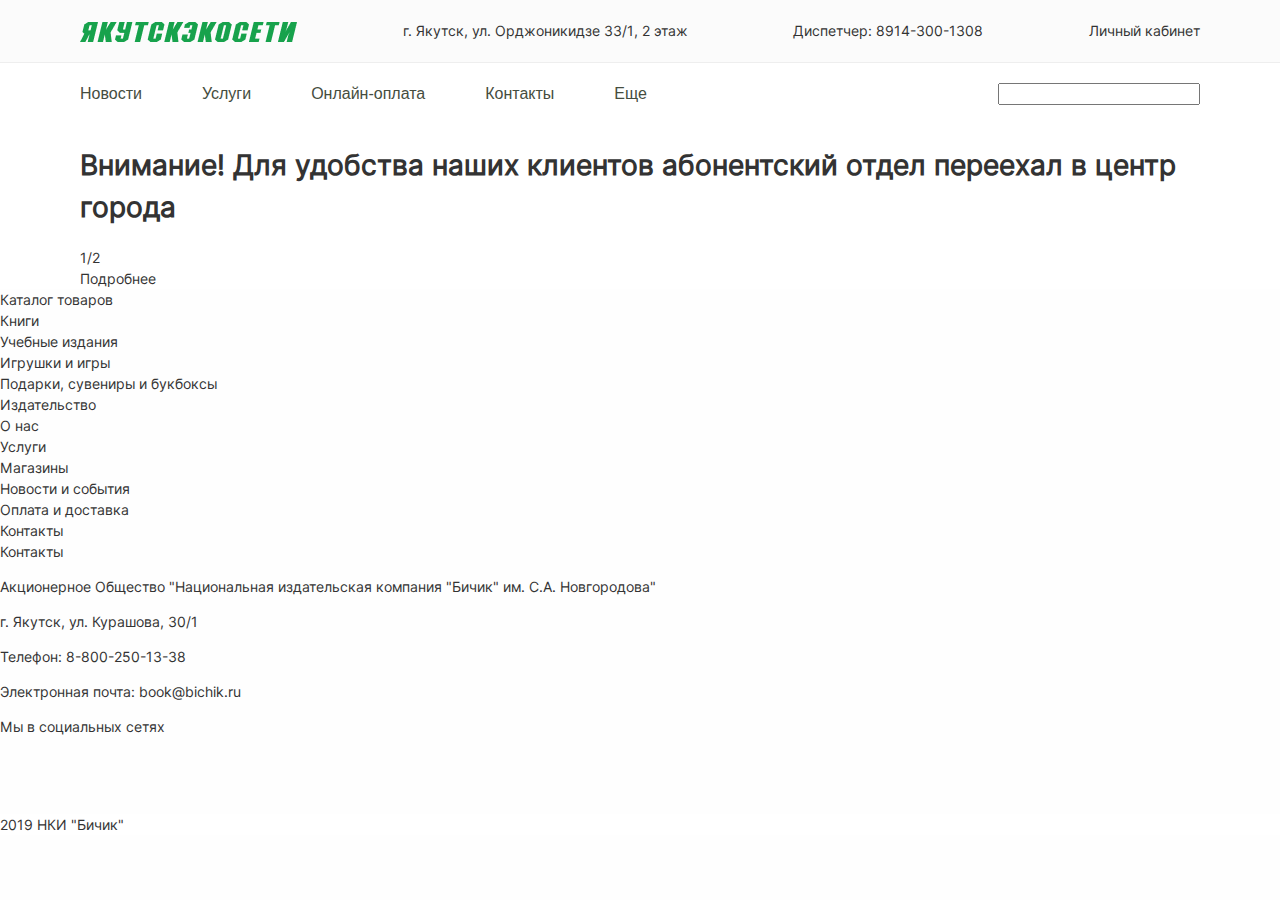
==== index.html @ cffc9ea0 "first" ====
<!DOCTYPE html>
<html lang="ru" dir="ltr">

<head>
	<meta charset="utf-8">
	<title>Якутскэкосети</title>
	<link href="https://fonts.googleapis.com/css?family=PT+Sans:400,700|Playfair+Display:400,700&display=swap&subset=cyrillic" rel="stylesheet">
	<link rel="stylesheet" href="vendor/foundation/css/foundation.css">
	<link rel="stylesheet" href="vendor/foundation/css/app.css">
	<link rel="stylesheet" type="text/css" href="vendor/slick/slick.css" />
	<link rel="stylesheet" href="style.css">
</head>

<body>
	<div class="wrap">
		<div class="header">
			<div class="header__top">
				<div class="header__top_content container">
					<div class="header__top_logo">
						<a href="#"><img src="img/logo.png" alt="Якутскэкосети"></a>
					</div>
					<div class="header_top_adress">
						<div class="header_top_adress_img"></div>
						<span>г. Якутск, ул. Орджоникидзе 33/1, 2 этаж</span>
					</div>
					<div class="header_top_phone">
						<div class="header_top_phone_img"></div>
						<span>Диспетчер: 8914-300-1308</span>
						<div class="header_top_phone_dropdown">

						</div>
					</div>
					<div class="header_top_account">
						<a href="#">
							<div class="header_top_account_img"></div>
							<span>Личный кабинет</span>
						</a>
					</div>
				</div>
			</div>
			<div class="header__bottom">
				<div class="header__bottom_content container">
					<div class="header__bottom_menu">
						<ul>
							<li><a href="">Новости</a></li>
							<li><a class="dropdown" href="">Услуги</a></li>
							<li><a href="">Онлайн-оплата</a></li>
							<li><a href="">Контакты</a></li>
							<li><a class="dropdown" href="">Еще</a></li>
						</ul>
					</div>
					<div class="header__bottom_search">
						<form class="header__search_form" action="index.html" method="post">
							<input type="text" name="" value="">
						</form>
					</div>
				</div>
			</div>
		</div>

		<div class="slider">
			<div class="container">
				<div class="slider__content">
					<div class="slider__content_title">
						<h1>Внимание! Для удобства наших клиентов абонентский отдел переехал в центр города</h1>
					</div>
					<div class="slider__content_url">
						<div class="slider__content_url__count">
							<span>1/2</span>
						</div>
						<div class="slider__content_url__arrow">
							<a class="slider__arrow_left" href="#"></a>
							<a class="slider__arrow_left active" href="#"></a>
						</div>
					</div>
					<div class="slider__content_nav">
						<a href="#">Подробнее</a>
					</div>
				</div>
			</div>
		</div>

		<div class="footer">
			<div class="footer_top">
				<div class="footer_container">
					<div class="footer_inner accordion" data-responsive-accordion-tabs="accordion small-accordion">
						<div class="footer_block" data-accordion-item>
							<a class="footer_block_title">Каталог товаров</a>
							<div class="footer_block_content" data-tab-content>
								<ul>
									<li><a href="#">Книги</a></li>
									<li><a href="#">Учебные издания</a></li>
									<li><a href="#">Игрушки и игры</a></li>
									<li><a href="#">Подарки, сувениры и букбоксы</a></li>
								</ul>
							</div>
						</div>
						<div class="footer_block" data-accordion-item>
							<a class="footer_block_title">Издательство</a>
							<div class="footer_block_content" data-tab-content>
								<ul>
									<li><a href="#">О нас</a></li>
									<li><a href="#">Услуги</a></li>
									<li><a href="#">Магазины</a></li>
									<li><a href="#">Новости и события</a></li>
									<li><a href="#">Оплата и доставка</a></li>
									<li><a href="#">Контакты</a></li>
								</ul>
							</div>
						</div>
						<div class="footer_block is-active" data-accordion-item>
							<a class="footer_block_title">Контакты</a>
							<div class="footer_block_content" data-tab-content>
								<div class="footer_text">
									<p>Акционерное Общество "Национальная издательская компания "Бичик" им. С.А. Новгородова"</p>
									<p>г. Якутск, ул. Курашова, 30/1</p>
									<p>Телефон: 8-800-250-13-38</p>
									<p>Электронная почта: <a href="mailto:book@bichik.ru">book@bichik.ru</a></p>
								</div>
								<div class="footer_soc">
									<p>Мы в социальных сетях</p>
									<ul>
										<li><a href="#"><img src="img/vk.svg" alt=""></a></li>
										<li><a href="#"><img src="img/instagram.svg" alt=""></a></li>
										<li><a href="#"><img src="img/youtube.svg" alt=""></a></li>
									</ul>
								</div>
							</div>
						</div>
					</div>
				</div>
			</div>
			<div class="footer_bottom">
				<div class="footer_container">
					<span>2019 НКИ "Бичик"</span>
				</div>
			</div>
		</div>
	</div>
</body>

<script src="vendor/foundation/js/vendor/jquery.js"></script>
<script src="vendor/foundation/js/vendor/what-input.js"></script>
<script src="vendor/foundation/js/vendor/foundation.js"></script>
<script src="vendor/foundation/js/app.js"></script>
<script type="text/javascript" src="vendor/slick/slick.min.js"></script>
<script src="main.js"></script>
<script type="text/javascript">
	$(window).on('load resize', function() {
		if ($(window).width() < 1400) {
			$('.box_content').slick({
				arrows: false,
				fade: false,
				prevArrow: $('.left_slide'),
				nextArrow: $('.right_slide'),
				slidesToShow: 5,
				slidesToScroll: 5,
				swipeToSlide: true,
				cssEase: 'linear',
				responsive: [{
						breakpoint: 1200,
						settings: {
							slidesToShow: 4,
						}
					},
					{
						breakpoint: 920,
						settings: {
							slidesToShow: 3,
						}
					},
					{
						breakpoint: 768,
						settings: {
							slidesToShow: 2,
						}
					},
					{
						breakpoint: 532,
						settings: {
							slidesToShow: 1,
						}
					}
				]
			});
		} else {
			$(".box_content").slick("unslick");
		}

		if ($(window).width() < 768) {
			$('.box_best_inner').slick({
				arrows: false,
				fade: false,
				prevArrow: $('.left_slide'),
				nextArrow: $('.right_slide'),
				slidesToShow: 2,
				slidesToScroll: 5,
				swipeToSlide: true,
				cssEase: 'linear',
				responsive: [{
						breakpoint: 768,
						settings: {
							slidesToShow: 2,
						}
					},
					{
						breakpoint: 532,
						settings: {
							slidesToShow: 1,
						}
					}
				]
			});
		} else {
			$(".box_best_inner").slick("unslick");
		}
	});
</script>

</html>
---- style.css ----
@font-face {
	font-family: 'Inter';
	src: url('vendor/fonts/Inter-Regular.otf');
	font-weight: normal;
	font-style: normal;
}
* {
	box-sizing: border-box;
}
body {
	font-family: "Inter", sans-serif;
	font-size: 14px;
	color: #333333;
	position: relative;
	padding: 0;
	margin: 0;
}
a {
	text-decoration: none;
	color: #333333;
}
a:hover {
	text-decoration: underline;
}
ol,
ul {
	list-style-type: none;
	padding: 0;
	margin: 0;
}
input::placeholder {
	font-size: 14px;
	text-align: center;
	color: #333;
}
.wrap {
	background: #fff;
}
.container {
	max-width: 1120px;
	width: 100%;
	margin: 0 auto;
}
/* header */
.header__top {
	background-color: #FBFBFB;
	border-bottom: 1px solid #EEEEEE;
	padding: 20px 0;
}
.header__top_content {
	display: flex;
	flex-direction: row;
	justify-content: space-between;
}
.header__bottom_content {
	display: flex;
	flex-direction: row;
	justify-content: space-between;
}
.header__bottom_menu ul {
	display: flex;
	flex-direction: row;
}
.header__bottom_menu ul li {
	padding-right: 60px;
}
.header__bottom_menu ul li a {
	font-family: "Scania Sans CY", sans-serif;
	font-size: 16px;
	line-height: 19px;
	color: #454D40;
}
.header__bottom {
	background-color: #fff;
	padding: 20px 0;
}

@media (max-width: 532px) {

}
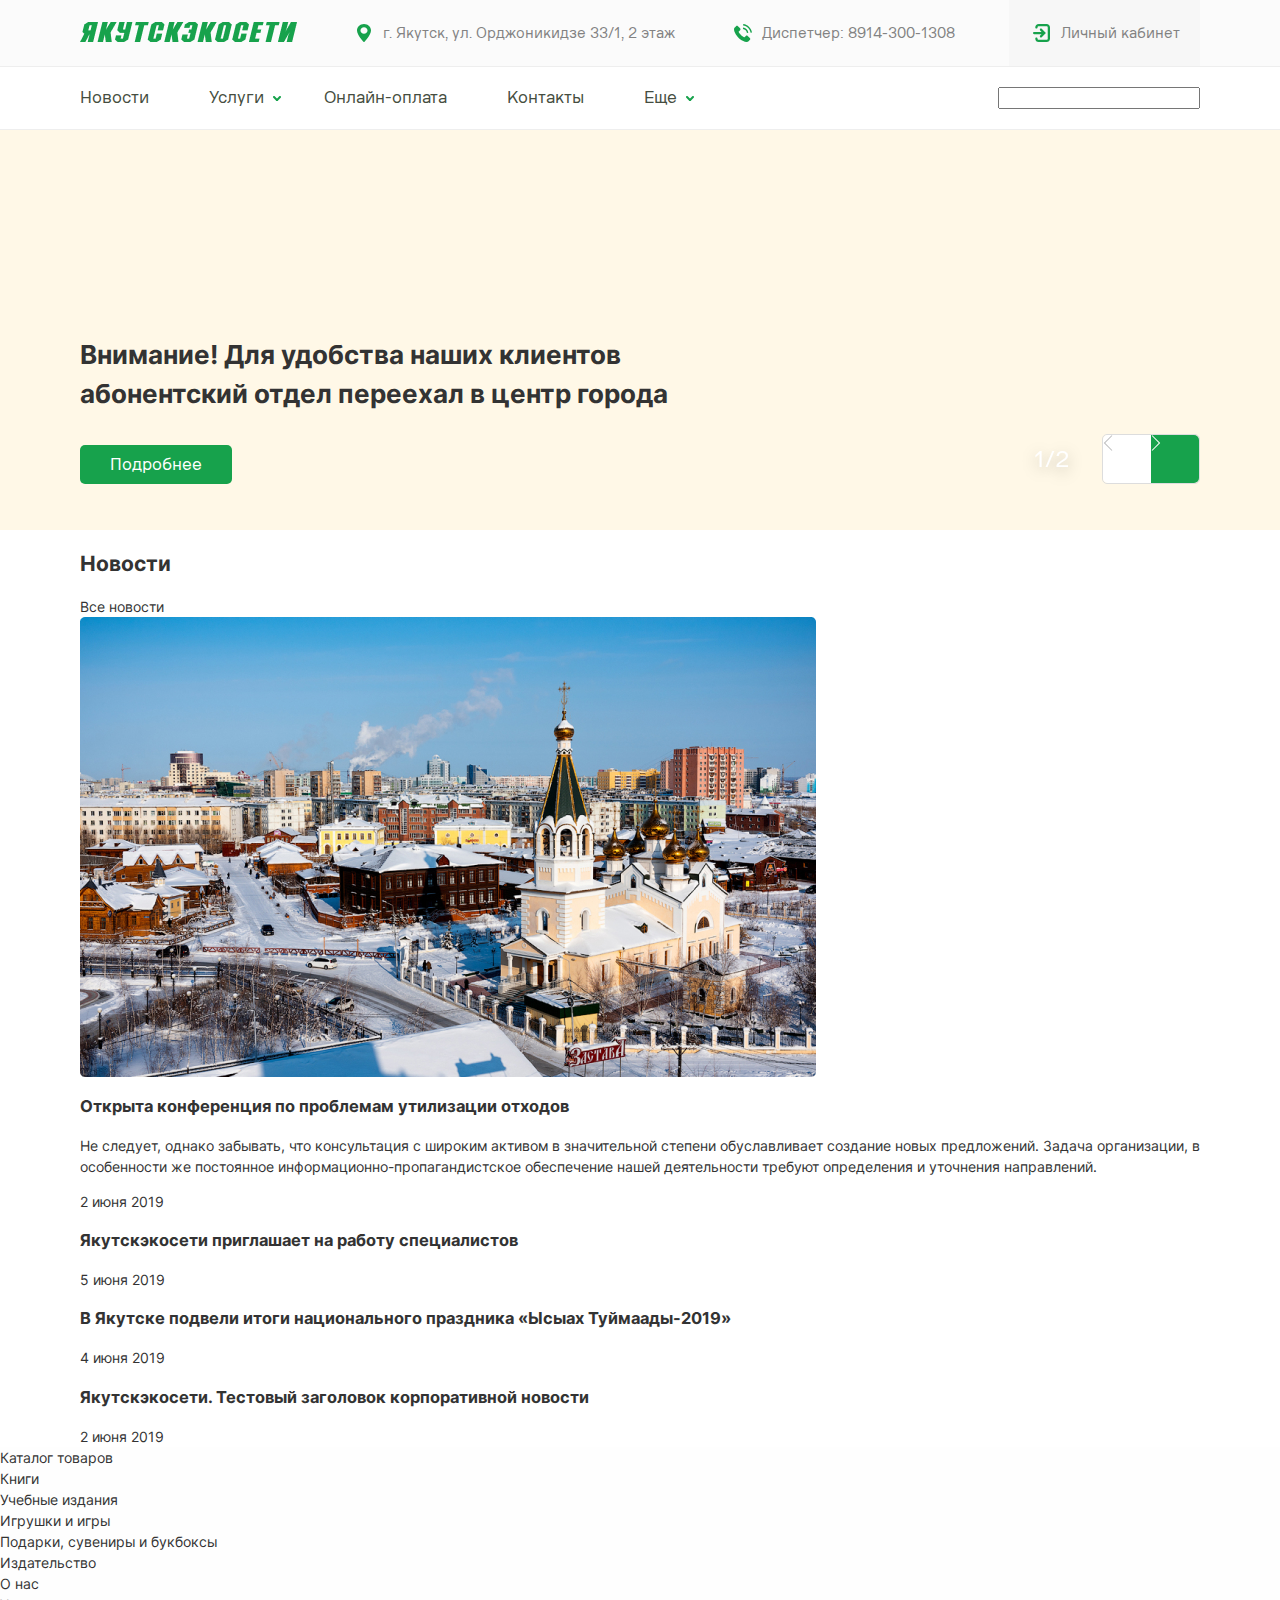
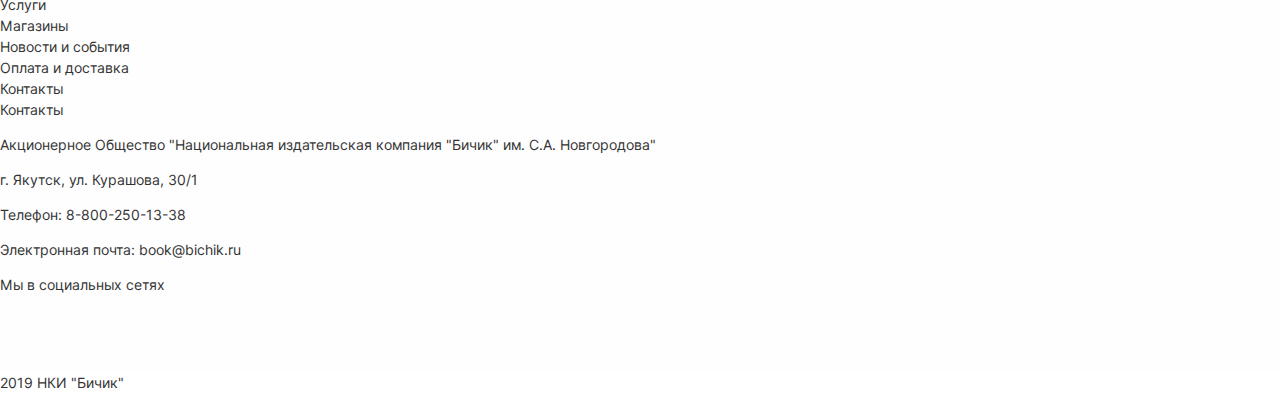
==== commit 6f8b6616: "фыв" ====
--- a/index.html
+++ b/index.html
@@ -14,18 +14,18 @@
 <body>
 	<div class="wrap">
 		<div class="header">
-			<div class="header__top">
-				<div class="header__top_content container">
-					<div class="header__top_logo">
+			<div class="header_top">
+				<div class="header_top_content container">
+					<div class="header_top_logo">
 						<a href="#"><img src="img/logo.png" alt="Якутскэкосети"></a>
 					</div>
 					<div class="header_top_adress">
 						<div class="header_top_adress_img"></div>
-						<span>г. Якутск, ул. Орджоникидзе 33/1, 2 этаж</span>
+						<span class="header_top_text">г. Якутск, ул. Орджоникидзе 33/1, 2 этаж</span>
 					</div>
 					<div class="header_top_phone">
 						<div class="header_top_phone_img"></div>
-						<span>Диспетчер: 8914-300-1308</span>
+						<span class="header_top_text">Диспетчер: 8914-300-1308</span>
 						<div class="header_top_phone_dropdown">
 
 						</div>
@@ -33,14 +33,14 @@
 					<div class="header_top_account">
 						<a href="#">
 							<div class="header_top_account_img"></div>
-							<span>Личный кабинет</span>
+							<span class="header_top_text">Личный кабинет</span>
 						</a>
 					</div>
 				</div>
 			</div>
-			<div class="header__bottom">
-				<div class="header__bottom_content container">
-					<div class="header__bottom_menu">
+			<div class="header_bottom">
+				<div class="header_bottom_content container">
+					<div class="header_bottom_menu">
 						<ul>
 							<li><a href="">Новости</a></li>
 							<li><a class="dropdown" href="">Услуги</a></li>
@@ -49,8 +49,8 @@
 							<li><a class="dropdown" href="">Еще</a></li>
 						</ul>
 					</div>
-					<div class="header__bottom_search">
-						<form class="header__search_form" action="index.html" method="post">
+					<div class="header_bottom_search">
+						<form class="header_search_form" action="index.html" method="post">
 							<input type="text" name="" value="">
 						</form>
 					</div>
@@ -59,22 +59,92 @@
 		</div>
 
 		<div class="slider">
+			<div class="slider_inner">
+				<div class="slider_content">
+					<div class="slider_content_block container">
+						<div class="slider_content_title">
+							<h1>Внимание! Для удобства наших клиентов абонентский отдел переехал в центр города</h1>
+						</div>
+
+						<div class="slider_content_nav">
+							<a href="#">Подробнее</a>
+						</div>
+					</div>
+				</div>
+
+				<div class="slider_content">
+					<div class="slider_content_block container">
+						<div class="slider_content_title">
+							<h1>Внимание! Для удобства наших клиентов абонентский отдел переехал в центр города</h1>
+						</div>
+						<div class="slider_content_nav">
+							<a href="#">Подробнее</a>
+						</div>
+					</div>
+				</div>
+			</div>
+			<div class="slider_nav_continer">
+				<div class="slider_content_url">
+					<div class="slider_content_url_count">
+						<span>1/2</span>
+					</div>
+					<div class="slider_content_url_arrow">
+						<a class="slider_arrow_left" href="#">
+							<img src="img/arrow_left.svg" alt="">
+						</a>
+						<a class="slider_arrow_right" href="#">
+							<img src="img/arrow_right.svg" alt="">
+						</a>
+					</div>
+				</div>
+			</div>
+		</div>
+
+		<div class="news">
 			<div class="container">
-				<div class="slider__content">
-					<div class="slider__content_title">
-						<h1>Внимание! Для удобства наших клиентов абонентский отдел переехал в центр города</h1>
-					</div>
-					<div class="slider__content_url">
-						<div class="slider__content_url__count">
-							<span>1/2</span>
-						</div>
-						<div class="slider__content_url__arrow">
-							<a class="slider__arrow_left" href="#"></a>
-							<a class="slider__arrow_left active" href="#"></a>
-						</div>
-					</div>
-					<div class="slider__content_nav">
-						<a href="#">Подробнее</a>
+				<div class="section_title">
+					<h2>Новости</h2>
+					<div class="section_line"></div>
+					<a href="#">Все новости</a>
+				</div>
+				<div class="news_inner">
+					<div class="big_news">
+						<div class="big_news_img">
+							<img src="img/big_news.jpg" alt="Открыта конференция по проблемам утилизации отходов">
+						</div>
+						<div class="news_content">
+							<h3>Открыта конференция по проблемам утилизации отходов</h3>
+							<div class="big_news_desc">
+								<p>Не следует, однако забывать, что консультация с широким активом в значительной степени обуславливает создание новых предложений. Задача организации, в особенности же постоянное информационно-пропагандистское обеспечение нашей деятельности требуют определения и уточнения направлений.</p>
+							</div>
+						</div>
+						<div class="news_date">
+							<span>2 июня 2019</span>
+						</div>
+					</div>
+					<div class="small_news">
+						<div class="news_content">
+							<h3>Якутскэкосети приглашает на работу специалистов</h3>
+						</div>
+						<div class="news_date">
+							<span>5 июня 2019</span>
+						</div>
+					</div>
+					<div class="small_news">
+						<div class="news_content">
+							<h3>В Якутске подвели итоги национального праздника «Ысыах Туймаады-2019»</h3>
+						</div>
+						<div class="news_date">
+							<span>4 июня 2019</span>
+						</div>
+					</div>
+					<div class="small_news">
+						<div class="news_content">
+							<h3>Якутскэкосети. Тестовый заголовок корпоративной новости</h3>
+						</div>
+						<div class="news_date">
+							<span>2 июня 2019</span>
+						</div>
 					</div>
 				</div>
 			</div>
@@ -146,74 +216,15 @@
 <script type="text/javascript" src="vendor/slick/slick.min.js"></script>
 <script src="main.js"></script>
 <script type="text/javascript">
-	$(window).on('load resize', function() {
-		if ($(window).width() < 1400) {
-			$('.box_content').slick({
-				arrows: false,
-				fade: false,
-				prevArrow: $('.left_slide'),
-				nextArrow: $('.right_slide'),
-				slidesToShow: 5,
-				slidesToScroll: 5,
-				swipeToSlide: true,
-				cssEase: 'linear',
-				responsive: [{
-						breakpoint: 1200,
-						settings: {
-							slidesToShow: 4,
-						}
-					},
-					{
-						breakpoint: 920,
-						settings: {
-							slidesToShow: 3,
-						}
-					},
-					{
-						breakpoint: 768,
-						settings: {
-							slidesToShow: 2,
-						}
-					},
-					{
-						breakpoint: 532,
-						settings: {
-							slidesToShow: 1,
-						}
-					}
-				]
-			});
-		} else {
-			$(".box_content").slick("unslick");
-		}
-
-		if ($(window).width() < 768) {
-			$('.box_best_inner').slick({
-				arrows: false,
-				fade: false,
-				prevArrow: $('.left_slide'),
-				nextArrow: $('.right_slide'),
-				slidesToShow: 2,
-				slidesToScroll: 5,
-				swipeToSlide: true,
-				cssEase: 'linear',
-				responsive: [{
-						breakpoint: 768,
-						settings: {
-							slidesToShow: 2,
-						}
-					},
-					{
-						breakpoint: 532,
-						settings: {
-							slidesToShow: 1,
-						}
-					}
-				]
-			});
-		} else {
-			$(".box_best_inner").slick("unslick");
-		}
+	$('.slider_inner').slick({
+		arrows: true,
+		fade: false,
+		infinite: false,
+		prevArrow: $('.slider_arrow_left'),
+		nextArrow: $('.slider_arrow_right'),
+		slidesToShow: 1,
+		slidesToScroll: 1,
+		swipeToSlide: true,
 	});
 </script>
 
--- a/style.css
+++ b/style.css
@@ -1,3 +1,24 @@
+@font-face {
+	font-family: 'Inter';
+	src: url('vendor/fonts/Inter-Regular.otf');
+	font-weight: normal;
+	font-style: normal;
+}
+@font-face {
+	font-family: 'Inter';
+	src: url('vendor/fonts/Inter-Bold.otf');
+	font-weight: bold;
+	font-style: normal;
+}
+@font-face {
+	font-family: 'Scania Sans CY';
+	src: url('vendor/fonts/ScaniaSansCY-Regular.eot');
+	src: url('vendor/fonts/ScaniaSansCY-Regular.eot?#iefix') format('embedded-opentype'),
+	url('vendor/fonts/ScaniaSansCY-Regular.woff') format('woff'),
+	url('vendor/fonts/ScaniaSansCY-Regular.ttf') format('truetype');
+	font-weight: normal;
+	font-style: normal;
+}
 @font-face {
 	font-family: 'Inter';
 	src: url('vendor/fonts/Inter-Regular.otf');
@@ -20,7 +41,10 @@
 	color: #333333;
 }
 a:hover {
-	text-decoration: underline;
+	text-decoration: none;
+}
+h1 {
+	margin: 0;
 }
 ol,
 ul {
@@ -42,39 +66,200 @@
 	margin: 0 auto;
 }
 /* header */
-.header__top {
+.header_top {
 	background-color: #FBFBFB;
 	border-bottom: 1px solid #EEEEEE;
+}
+.header_top_logo {
 	padding: 20px 0;
 }
-.header__top_content {
+.header_top_content {
 	display: flex;
 	flex-direction: row;
 	justify-content: space-between;
 }
-.header__bottom_content {
+.header_bottom_content {
 	display: flex;
 	flex-direction: row;
 	justify-content: space-between;
 }
-.header__bottom_menu ul {
-	display: flex;
-	flex-direction: row;
-}
-.header__bottom_menu ul li {
+.header_bottom_menu ul {
+	display: flex;
+	flex-direction: row;
+}
+.header_bottom_menu ul li {
 	padding-right: 60px;
 }
-.header__bottom_menu ul li a {
+.header_bottom_menu ul li a {
 	font-family: "Scania Sans CY", sans-serif;
 	font-size: 16px;
 	line-height: 19px;
 	color: #454D40;
-}
-.header__bottom {
+	position: relative;
+}
+.header_bottom_menu ul li a.dropdown::after {
+  position: absolute;
+  width: 8px;
+  height: 5px;
+  content: '';
+  right: -17px;
+  top: 8px;
+  background-image: url(img/header_bottom_bottom.svg);
+}
+.header_bottom {
 	background-color: #fff;
+	border-bottom: 1px solid #EEEEEE;
 	padding: 20px 0;
 }
+.header_top_adress, .header_top_phone {
+	display: flex;
+	flex-direction: row;
+	align-items: center;
+}
+.header_top_adress_img, .header_top_phone_img, .header_top_account_img {
+	width: 26px;
+	height: 26px;
+	background-repeat: no-repeat;
+}
+.header_top_adress_img {
+	background-image: url(img/header_top_location.svg);
+}
+.header_top_phone_img {
+	background-image: url(img/header_top_phone.svg);
+}
+.header_top_account_img {
+	background-image: url(img/header_top_login.svg);
+}
+.header_top_account a {
+	padding: 20px;
+	display: flex;
+	align-items: center;
+	background-color: #F7F7F7;
+}
+.header_top_text {
+	padding-left: 6px;
+	color: #828282;
+	font-size: 14px;
+	font-family: "Scania Sans CY", sans-serif;
+}
 
+/* slider */
+.slider {
+	position: relative;
+}
+.slider_content {
+	background-color: #FFF8E7;
+	height: 400px;
+	display: flex;
+	align-items: flex-end;
+}
+.slider_content_title {
+	max-width: 620px;
+}
+.slider_content_title h1 {
+	font-family: "Inter", sans-serif;
+	font-size: 26px;
+	font-weight: bold;
+	color: #333;
+	margin-bottom: 40px;
+}
+.slider_inner {
+	height: 400px;
+  visibility: hidden;
+  opacity: 0;
+  transition: visibility 0s linear 300ms, opacity 300ms;
+}
+.slider_inner.slick-initialized {
+  visibility: visible;
+  opacity: 1;
+  transition: visibility 0s linear 0s, opacity 300ms;
+}
+.slider_content_block {
+  display: flex;
+  flex-direction: column;
+  flex-wrap: wrap;
+  height: auto;
+  justify-content: space-around;
+  padding-bottom: 53px;
+}
+.slider_content_nav a {
+	background: #17A24C;
+	border-radius: 5px;
+	color: #fff;
+	font-size: 16px;
+	font-family: "Scania Sans CY", sans-serif;
+	padding: 10px 30px;
+}
+.slider_content_url {
+  position: absolute;
+  bottom: 46px;
+  right: 0;
+  display: flex;
+  flex-direction: row;
+}
+.slider_content_url_count {
+  padding-right: 32px;
+  display: flex;
+  align-items: center;
+}
+.slider_content_url_count span {
+	font-size: 22px;
+	font-family: "Scania Sans CY", sans-serif;
+	color: #FFFFFF;
+	text-shadow: 0px 4px 15px rgba(0, 0, 0, 0.35);
+}
+.slider_content_url_arrow {
+	display: flex;
+	flex-direction: row;
+	border: 1px solid #DDDDDD;
+	border-radius: 5px;
+}
+.slider_arrow_left {
+	width: 48px;
+	height: 48px;
+	border-radius: 5px 0 0 5px;
+	display: flex;
+	position: relative;
+}
+.slider_arrow_left img {
+  width: 10px;
+  height: 16px;
+  position: absolute;
+  left: 19px;
+  top: 16px;
+}
+.slider_arrow_right {
+	width: 48px;
+	height: 48px;
+	border-radius: 0 5px 5px 0;
+	display: flex;
+	position: relative;
+}
+.slider_arrow_right img {
+	width: 10px;
+	height: 16px;
+	position: absolute;
+	right: 19px;
+  top: 16px;
+}
+.slider_content_url_arrow .slick-arrow svg path {
+	fill: #fff;
+}
+.slider_content_url_arrow .slick-arrow.slick-disabled svg path {
+	fill: #BDBDBD;
+}
+.slider_content_url_arrow .slick-arrow.slick-disabled {
+	background-color: #fff;
+}
+.slider_content_url_arrow .slick-arrow {
+	background-color: #17A24C;
+}
+.slider_nav_continer {
+	max-width: 1120px;
+	width: 100%;
+	margin: 0 auto;
+	position: relative;
+}
 @media (max-width: 532px) {
 
 }
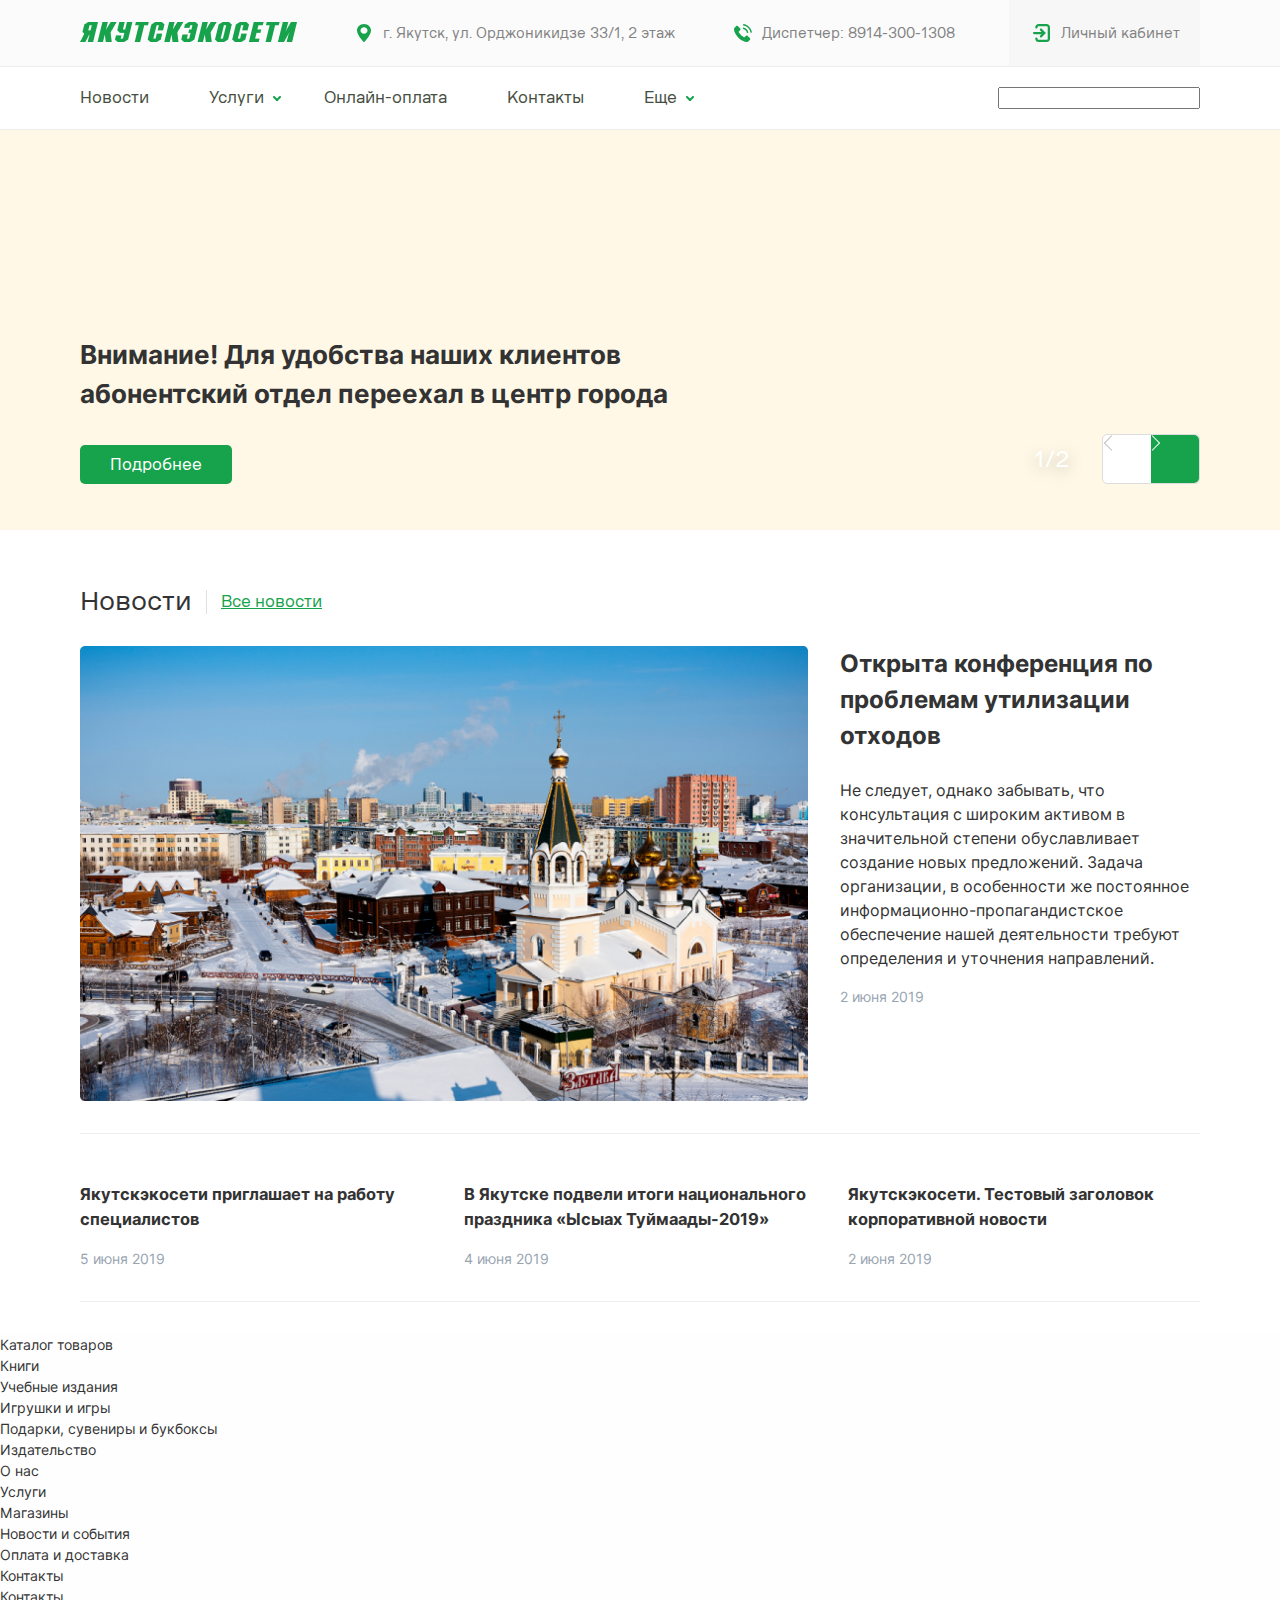
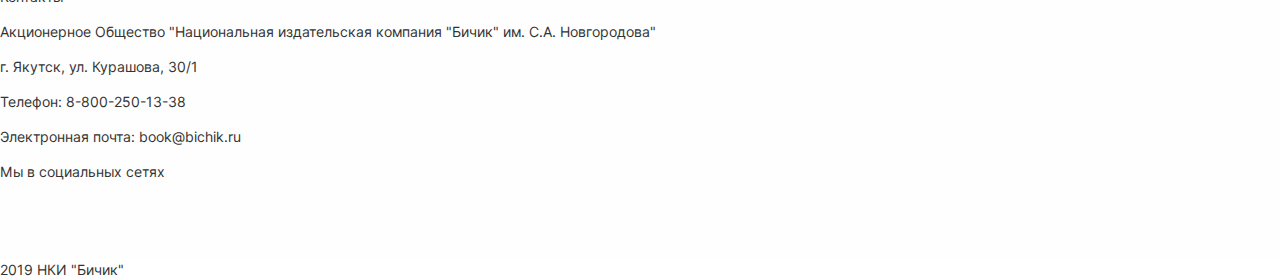
==== commit f6ad8bba: "asd" ====
--- a/index.html
+++ b/index.html
@@ -108,44 +108,59 @@
 					<a href="#">Все новости</a>
 				</div>
 				<div class="news_inner">
+
 					<div class="big_news">
 						<div class="big_news_img">
-							<img src="img/big_news.jpg" alt="Открыта конференция по проблемам утилизации отходов">
-						</div>
-						<div class="news_content">
-							<h3>Открыта конференция по проблемам утилизации отходов</h3>
+							<a href="#"><img src="img/big_news.jpg" alt="Открыта конференция по проблемам утилизации отходов"></a>
+						</div>
+						<div class="big_news_content">
+							<a href="#"><h3>Открыта конференция по проблемам утилизации отходов</h3></a>
 							<div class="big_news_desc">
 								<p>Не следует, однако забывать, что консультация с широким активом в значительной степени обуславливает создание новых предложений. Задача организации, в особенности же постоянное информационно-пропагандистское обеспечение нашей деятельности требуют определения и уточнения направлений.</p>
 							</div>
-						</div>
-						<div class="news_date">
-							<span>2 июня 2019</span>
-						</div>
-					</div>
+							<div class="news_date">
+								<span>2 июня 2019</span>
+							</div>
+						</div>
+					</div>
+
+					<div class="news_line"></div>
+
 					<div class="small_news">
-						<div class="news_content">
-							<h3>Якутскэкосети приглашает на работу специалистов</h3>
-						</div>
-						<div class="news_date">
-							<span>5 июня 2019</span>
-						</div>
-					</div>
+						<div class="small_news_inner">
+							<div class="news_content">
+								<a href="#"><h3>Якутскэкосети приглашает на работу специалистов</h3></a>
+							</div>
+							<div class="news_date">
+								<span>5 июня 2019</span>
+							</div>
+						</div>
+					</div>
+
 					<div class="small_news">
-						<div class="news_content">
-							<h3>В Якутске подвели итоги национального праздника «Ысыах Туймаады-2019»</h3>
-						</div>
-						<div class="news_date">
-							<span>4 июня 2019</span>
-						</div>
-					</div>
+						<div class="small_news_inner">
+							<div class="news_content">
+								<a href="#"><h3>В Якутске подвели итоги национального праздника «Ысыах Туймаады-2019»</h3></a>
+							</div>
+							<div class="news_date">
+								<span>4 июня 2019</span>
+							</div>
+						</div>
+					</div>
+
 					<div class="small_news">
-						<div class="news_content">
-							<h3>Якутскэкосети. Тестовый заголовок корпоративной новости</h3>
-						</div>
-						<div class="news_date">
-							<span>2 июня 2019</span>
-						</div>
-					</div>
+						<div class="small_news_inner">
+							<div class="news_content">
+								<a href="#"><h3>Якутскэкосети. Тестовый заголовок корпоративной новости</h3></a>
+							</div>
+							<div class="news_date">
+								<span>2 июня 2019</span>
+							</div>
+						</div>
+					</div>
+
+					<div class="news_line"></div>
+
 				</div>
 			</div>
 		</div>
--- a/style.css
+++ b/style.css
@@ -260,6 +260,97 @@
 	margin: 0 auto;
 	position: relative;
 }
+
+/* title */
+.section_title {
+	display: flex;
+	flex-direction: row;
+	padding-bottom: 32px;
+}
+.section_title h2 {
+	color: #333333;
+	font-family: "Scania Sans CY", sans-serif;
+	font-size: 26px;
+	line-height: 24px;
+	font-weight: normal;
+	margin: 0;
+}
+.section_title a {
+	font-family: "Scania Sans CY", sans-serif;
+	font-size: 16px;
+	line-height: 24px;
+	text-decoration-line: underline;
+	color: #17A24C;
+}
+.section_line {
+	content: '';
+	display: flex;
+	height: 24px;
+	width: 1px;
+	background-color: #DFDFDF;
+	margin-left: 14px;
+	margin-right: 14px;
+}
+/* news */
+.news {
+	padding-top: 60px;
+}
+.news_inner {
+	display: flex;
+	flex-direction: row;
+	flex-wrap: wrap;
+	margin-left: -16px;
+	margin-right: -16px;
+}
+.big_news {
+	width: 100%;
+	padding-left: 16px;
+	padding-right: 16px;
+	display: flex;
+	flex-direction: row;
+}
+.big_news_img {
+	width: 65%;
+}
+.big_news_content {
+	width: 35%;
+	padding-left: 32px;
+}
+.big_news_content h3 {
+	font-family: "Inter";
+	font-style: normal;
+	font-weight: bold;
+	font-size: 24px;
+	line-height: 1.5;
+	color: #333333;
+	margin-top: 0;
+	margin-bottom: 24px;
+}
+.big_news_desc {
+	font-size: 16px;
+	line-height: 1.5;
+	color: #333333;
+}
+.news_date span {
+	font-size: 14px;
+	color: #97A4B1;
+}
+.small_news {
+	width: 33.3333%;
+	padding-left: 16px;
+	padding-right: 16px;
+}
+.news_line {
+	content: '';
+	width: 100%;
+	height: 1px;
+	margin-left: 16px;
+	margin-right: 16px;
+	margin-top: 32px;
+	margin-bottom: 32px;
+	background-color: #eee;
+	display: flex;
+}
 @media (max-width: 532px) {
 
 }
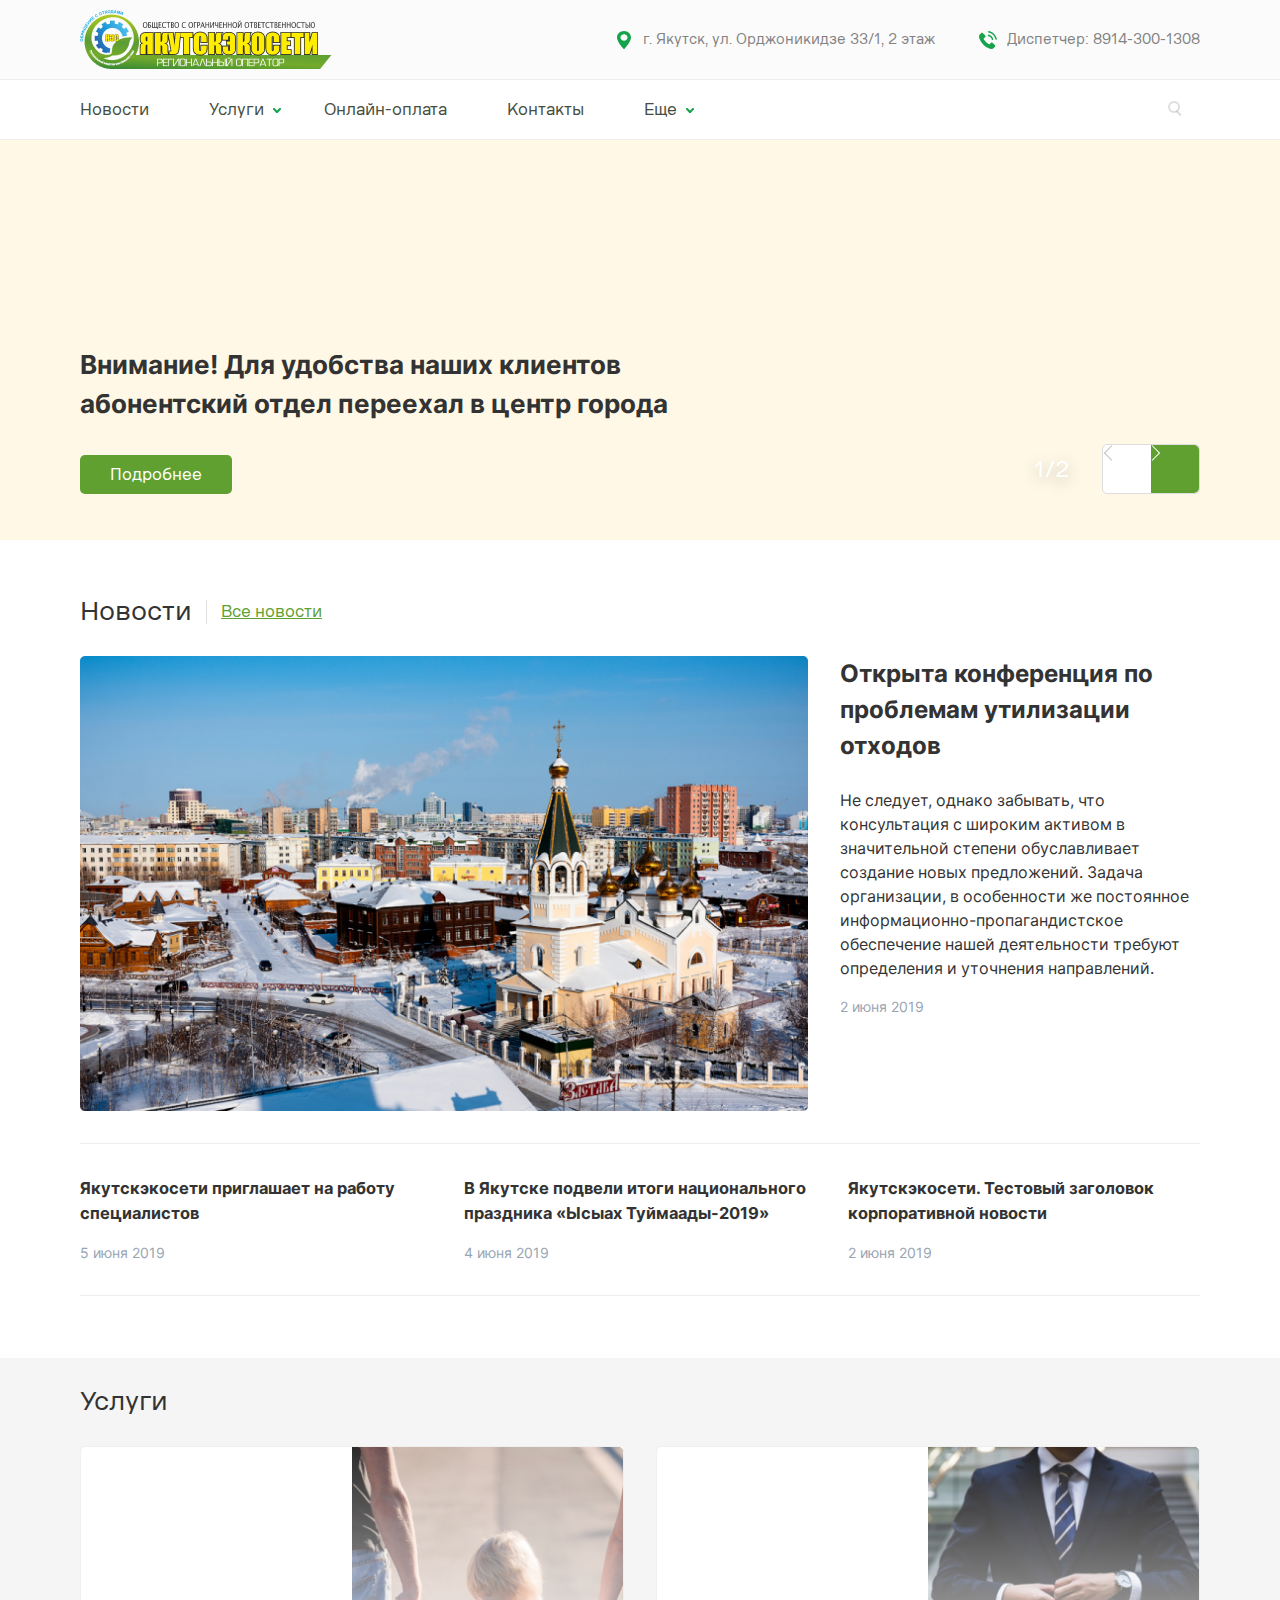
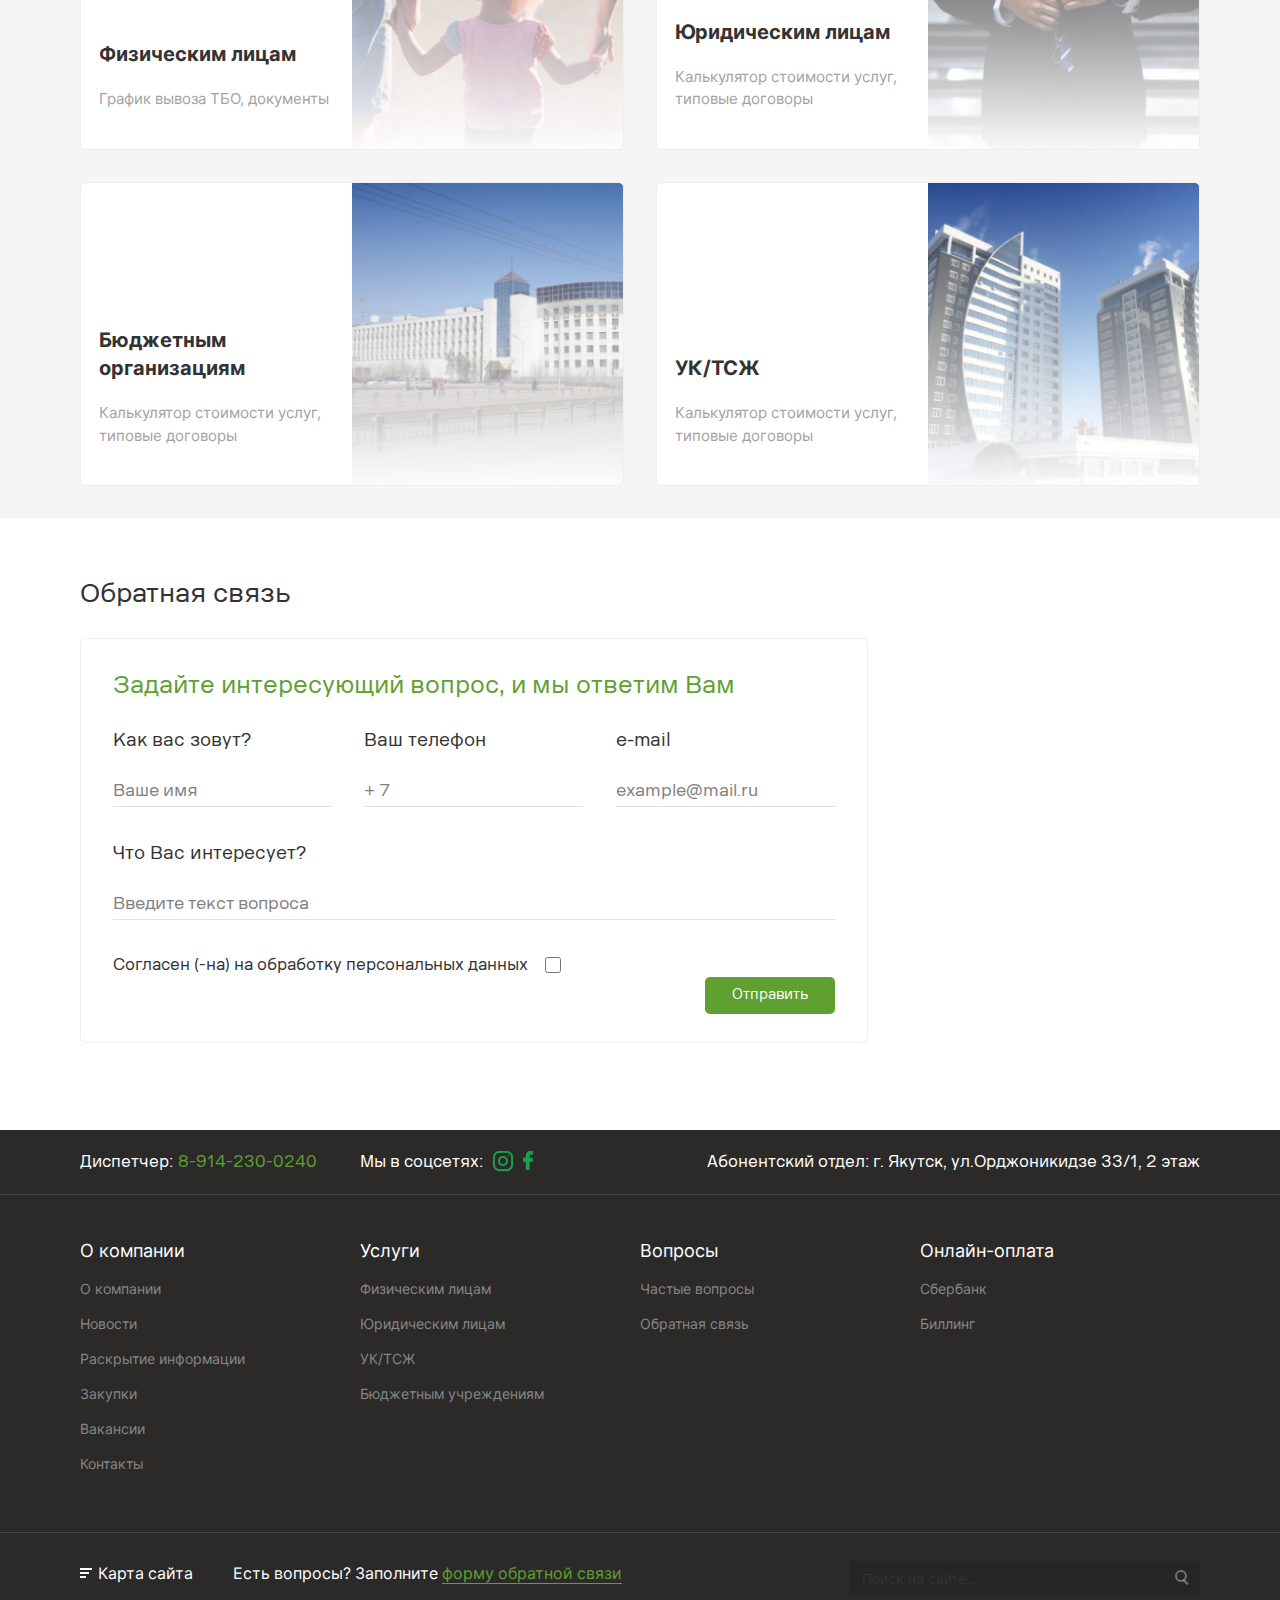
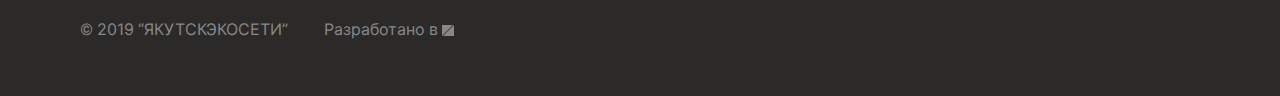
==== commit fdb5da94: "ыфв" ====
--- a/index.html
+++ b/index.html
@@ -25,17 +25,16 @@
 					</div>
 					<div class="header_top_phone">
 						<div class="header_top_phone_img"></div>
-						<span class="header_top_text">Диспетчер: 8914-300-1308</span>
-						<div class="header_top_phone_dropdown">
-
-						</div>
-					</div>
-					<div class="header_top_account">
-						<a href="#">
-							<div class="header_top_account_img"></div>
-							<span class="header_top_text">Личный кабинет</span>
-						</a>
-					</div>
+						<a href="#" class="header_top_text" data-toggle="dropdown3">Диспетчер: 8914-300-1308</a>
+						<div class="dropdown-pane dropdown_menu dropdown_menu_phone" id="dropdown3" data-dropdown data-auto-focus="true" data-close-on-click="true" data-close-on-click-inside="true">
+							<ul>
+								<li><a href="#">Абон. отдел: 8-984-100-1566</a></li>
+								<li><a href="#">Диспетчер: 8-914-230-0240</a></li>
+								<li><a href="#">Приемная: 8-914-300-1306</a></li>
+							</ul>
+						</div>
+					</div>
+					<a href="#" class="burger_mobile"><img src="img/burger.png" alt=""></a>
 				</div>
 			</div>
 			<div class="header_bottom">
@@ -43,15 +42,38 @@
 					<div class="header_bottom_menu">
 						<ul>
 							<li><a href="">Новости</a></li>
-							<li><a class="dropdown" href="">Услуги</a></li>
+							<li>
+								<a class="dropdown" href="#" data-toggle="dropdown1">Услуги</a>
+								<div class="dropdown-pane dropdown_menu" id="dropdown1" data-dropdown data-auto-focus="true" data-close-on-click="true" data-close-on-click-inside="true">
+									<ul>
+										<li><a href="#">Физическим лицам</a></li>
+										<li><a href="#">УК/ТСЖ</a></li>
+										<li><a href="#">Юридическим лицам</a></li>
+										<li><a href="#">Бюджетным учреждениям</a></li>
+									</ul>
+								</div>
+							</li>
 							<li><a href="">Онлайн-оплата</a></li>
 							<li><a href="">Контакты</a></li>
-							<li><a class="dropdown" href="">Еще</a></li>
+							<li>
+								<a class="dropdown" href="#" data-toggle="dropdown2">Еще</a>
+								<div class="dropdown-pane dropdown_menu" id="dropdown2" data-dropdown data-auto-focus="true" data-close-on-click="true" data-close-on-click-inside="true">
+									<ul>
+										<li><a href="#">Раскрытие информации</a></li>
+										<li><a href="#">Закупки</a></li>
+										<li><a href="#">Вопросы</a></li>
+										<li><a href="#">Документы</a></li>
+										<li><a href="#">Вакансии</a></li>
+										<li><a href="#">О компании</a></li>
+									</ul>
+								</div>
+							</li>
 						</ul>
 					</div>
 					<div class="header_bottom_search">
 						<form class="header_search_form" action="index.html" method="post">
-							<input type="text" name="" value="">
+							<input type="search" class="header_search" name="q" placeholder="Поиск на сайте...">
+							<div class="search"></div>
 						</form>
 					</div>
 				</div>
@@ -165,59 +187,206 @@
 			</div>
 		</div>
 
+		<div class="service">
+			<div class="container">
+				<div class="section_title">
+					<h2>Услуги</h2>
+				</div>
+				<div class="service_inner">
+					<div class="service_block">
+						<a href="#">
+							<div class="service_desc">
+								<h3>Физическим лицам</h3>
+								<span>График вывоза ТБО, документы</span>
+							</div>
+							<div class="service_img">
+								<img src="img/service1.jpg" alt="">
+							</div>
+						</a>
+					</div>
+					<div class="service_block">
+						<a href="#">
+							<div class="service_desc">
+								<h3>Юридическим лицам</h3>
+								<span>Калькулятор стоимости услуг, типовые договоры</span>
+							</div>
+							<div class="service_img">
+								<img src="img/service2.jpg" alt="">
+							</div>
+						</a>
+					</div>
+					<div class="service_block">
+						<a href="#">
+							<div class="service_desc">
+								<h3>Бюджетным организациям</h3>
+								<span>Калькулятор стоимости услуг, типовые договоры</span>
+							</div>
+							<div class="service_img">
+								<img src="img/service3.jpg" alt="">
+							</div>
+						</a>
+					</div>
+					<div class="service_block">
+						<a href="#">
+							<div class="service_desc">
+								<h3>УК/ТСЖ</h3>
+								<span>Калькулятор стоимости услуг, типовые договоры</span>
+							</div>
+							<div class="service_img">
+								<img src="img/service4.jpg" alt="">
+							</div>
+						</a>
+					</div>
+				</div>
+			</div>
+		</div>
+
+		<div class="contact">
+			<div class="container">
+				<div class="section_title">
+					<h2>Обратная связь</h2>
+				</div>
+				<div class="contact_inner">
+					<h3>Задайте интересующий вопрос, и мы ответим Вам</h3>
+					<form class="contact_form" action="index.html" method="post">
+						<div class="contact_top">
+							<div class="contact_block">
+								<span>Как вас зовут?</span>
+								<input type="text" name="" value="" placeholder="Ваше имя">
+							</div>
+							<div class="contact_block">
+								<span>Ваш телефон</span>
+								<input type="text" name="" value="" placeholder="+ 7 ">
+							</div>
+							<div class="contact_block">
+								<span>e-mail</span>
+								<input type="text" name="" value="" placeholder="example@mail.ru">
+							</div>
+						</div>
+						<div class="contact_bottom">
+							<span>Что Вас интересует?</span>
+							<input type="text" name="" value="" placeholder="Введите текст вопроса">
+						</div>
+						<div class="contact_check">
+							<label for="check2">Согласен (-на) на обработку персональных данных</label><input type="checkbox" id="check2">
+						</div>
+						<div class="contact_submit">
+							<input type="submit" name="" value="Отправить">
+						</div>
+					</form>
+				</div>
+			</div>
+		</div>
 		<div class="footer">
 			<div class="footer_top">
-				<div class="footer_container">
-					<div class="footer_inner accordion" data-responsive-accordion-tabs="accordion small-accordion">
-						<div class="footer_block" data-accordion-item>
-							<a class="footer_block_title">Каталог товаров</a>
-							<div class="footer_block_content" data-tab-content>
-								<ul>
-									<li><a href="#">Книги</a></li>
-									<li><a href="#">Учебные издания</a></li>
-									<li><a href="#">Игрушки и игры</a></li>
-									<li><a href="#">Подарки, сувениры и букбоксы</a></li>
-								</ul>
-							</div>
-						</div>
-						<div class="footer_block" data-accordion-item>
-							<a class="footer_block_title">Издательство</a>
-							<div class="footer_block_content" data-tab-content>
-								<ul>
-									<li><a href="#">О нас</a></li>
-									<li><a href="#">Услуги</a></li>
-									<li><a href="#">Магазины</a></li>
-									<li><a href="#">Новости и события</a></li>
-									<li><a href="#">Оплата и доставка</a></li>
-									<li><a href="#">Контакты</a></li>
-								</ul>
-							</div>
-						</div>
-						<div class="footer_block is-active" data-accordion-item>
-							<a class="footer_block_title">Контакты</a>
-							<div class="footer_block_content" data-tab-content>
-								<div class="footer_text">
-									<p>Акционерное Общество "Национальная издательская компания "Бичик" им. С.А. Новгородова"</p>
-									<p>г. Якутск, ул. Курашова, 30/1</p>
-									<p>Телефон: 8-800-250-13-38</p>
-									<p>Электронная почта: <a href="mailto:book@bichik.ru">book@bichik.ru</a></p>
-								</div>
-								<div class="footer_soc">
-									<p>Мы в социальных сетях</p>
-									<ul>
-										<li><a href="#"><img src="img/vk.svg" alt=""></a></li>
-										<li><a href="#"><img src="img/instagram.svg" alt=""></a></li>
-										<li><a href="#"><img src="img/youtube.svg" alt=""></a></li>
-									</ul>
-								</div>
-							</div>
-						</div>
+				<div class="container footer_top_inner">
+					<div class="footer_top_block">
+						<span>Диспетчер:</span>
+						<a href="#!" data-toggle="dropdown_bottom">8-914-230-0240</a>
+						<div class="dropdown-pane" id="dropdown_bottom" data-dropdown data-auto-focus="true" data-close-on-click="true" data-close-on-click-inside="true">
+							<ul class="dropdown_footer_phone">
+								<li><a href="#">8-914-230-0240</a></li>
+								<li><a href="#">8-914-230-0240</a></li>
+							</ul>
+						</div>
+					</div>
+					<div class="footer_top_block">
+						<span>Мы в соцсетях:</span>
+						<ul class="footer_social">
+							<li><a href="#"><img src="img/insta.png" alt=""></a></li>
+							<li><a href="#"><img src="img/facebook.png" alt=""></a></li>
+						</ul>
+					</div>
+					<div class="footer_top_block">
+						<span>Абонентский отдел: г. Якутск, ул.Орджоникидзе 33/1, 2 этаж </span>
 					</div>
 				</div>
 			</div>
 			<div class="footer_bottom">
-				<div class="footer_container">
-					<span>2019 НКИ "Бичик"</span>
+				<div class="container">
+					<div class="footer_bottom_inner">
+
+						<div class="footer_bottom_block">
+							<ul class="footer_bottom_menu menu vertical" id="footer_menu" data-responsive-menu="small-accordion">
+						    <li class="has-submenu">
+						      <a href="#">О компании</a>
+						      <ul>
+						        <li><a href="#" aria-label="">О компании</a></li>
+						        <li><a href="#" aria-label="">Новости</a></li>
+						        <li><a href="#" aria-label="">Раскрытие информации</a></li>
+										<li><a href="#" aria-label="">Закупки</a></li>
+						        <li><a href="#" aria-label="">Вакансии</a></li>
+										<li><a href="#" aria-label="">Контакты</a></li>
+						      </ul>
+						    </li>
+						  </ul>
+						</div>
+
+						<div class="footer_bottom_block">
+							<ul class="footer_bottom_menu menu vertical" id="footer_menu" data-responsive-menu="small-accordion">
+						    <li class="has-submenu">
+						      <a href="#">Услуги</a>
+						      <ul>
+						        <li><a href="#" aria-label="">Физическим лицам</a></li>
+						        <li><a href="#" aria-label="">Юридическим лицам</a></li>
+						        <li><a href="#" aria-label="">УК/ТСЖ</a></li>
+										<li><a href="#" aria-label="">Бюджетным учреждениям</a></li>
+						      </ul>
+						    </li>
+						  </ul>
+						</div>
+
+						<div class="footer_bottom_block">
+							<ul class="footer_bottom_menu menu vertical" id="footer_menu" data-responsive-menu="small-accordion">
+						    <li class="has-submenu">
+						      <a href="#">Вопросы</a>
+						      <ul>
+						        <li><a href="#" aria-label="">Частые вопросы</a></li>
+						        <li><a href="#" aria-label="">Обратная связь</a></li>
+						      </ul>
+						    </li>
+						  </ul>
+						</div>
+
+						<div class="footer_bottom_block">
+							<ul class="footer_bottom_menu menu vertical" id="footer_menu" data-responsive-menu="small-accordion">
+						    <li class="has-submenu">
+						      <a href="#">Онлайн-оплата</a>
+						      <ul>
+						        <li><a href="#" aria-label="">Сбербанк</a></li>
+						        <li><a href="#" aria-label="">Биллинг</a></li>
+						      </ul>
+						    </li>
+						  </ul>
+						</div>
+
+						<div class="footer_bottom_url">
+							<a href="#" class="footer_url">Вопросы</a>
+							<a href="#" class="footer_url"><img src="img/map.png" alt=""> Карта сайта</a>
+							<a href="#" class="footer_url">Форма обратной связи</a>
+						</div>
+					</div>
+
+				</div>
+			</div>
+			<div class="footer_copyright">
+				<div class="container">
+					<div class="footer_footer_copyright_top">
+						<div class="footer_map">
+							<a href="#" class="footer_map_text_1"><img src="img/map.png" alt=""> Карта сайта</a>
+							<span class="footer_map_text_2">Есть вопросы? Заполните <a href="#">форму обратной связи</a> </span>
+						</div>
+						<div class="footer_search">
+							<form class="footer_search_form" action="index.html" method="post">
+								<input type="search" class="footer_search" name="q" placeholder="Поиск на сайте...">
+								<div class="search"></div>
+							</form>
+						</div>
+					</div>
+					<div class="footer_copyright_bottom">
+						<span>© 2019 “ЯКУТСКЭКОСЕТИ”</span>
+						<a href="http://platforma.bz">Разработано в <img src="img/platforma.png" alt="Разработка сайтов"></a>
+					</div>
 				</div>
 			</div>
 		</div>
@@ -241,6 +410,22 @@
 		slidesToScroll: 1,
 		swipeToSlide: true,
 	});
+
+	$(window).on('load resize', function() {
+			if ($(window).width() > 768) {
+				$('.footer_bottom_menu ul').css( "display", "block" );
+				$('.footer_bottom_menu').removeClass('accordion-menu');
+				$( ".footer_bottom_menu" ).removeAttr( "data-accordion-menu" );
+				$( ".footer_bottom_menu" ).removeAttr( "data-responsive-menu" );
+			} else {
+			}
+	});
+	$('.header_search').focus(function() {
+		$('.border').addClass('active');
+	});
+	$('.header_search').focusout(function() {
+		$('.border').removeClass('active');
+	});
 </script>
 
 </html>
--- a/style.css
+++ b/style.css
@@ -28,6 +28,13 @@
 * {
 	box-sizing: border-box;
 }
+input[type=search]::-ms-clear {  display: none; width : 0; height: 0; }
+input[type=search]::-ms-reveal {  display: none; width : 0; height: 0; }
+
+input[type="search"]::-webkit-search-decoration,
+input[type="search"]::-webkit-search-cancel-button,
+input[type="search"]::-webkit-search-results-button,
+input[type="search"]::-webkit-search-results-decoration { display: none; }
 body {
 	font-family: "Inter", sans-serif;
 	font-size: 14px;
@@ -42,6 +49,7 @@
 }
 a:hover {
 	text-decoration: none;
+	color: #60A031;
 }
 h1 {
 	margin: 0;
@@ -54,7 +62,7 @@
 }
 input::placeholder {
 	font-size: 14px;
-	text-align: center;
+	text-align: left;
 	color: #333;
 }
 .wrap {
@@ -71,7 +79,8 @@
 	border-bottom: 1px solid #EEEEEE;
 }
 .header_top_logo {
-	padding: 20px 0;
+	padding: 10px 0;
+	flex: 1;
 }
 .header_top_content {
 	display: flex;
@@ -89,6 +98,7 @@
 }
 .header_bottom_menu ul li {
 	padding-right: 60px;
+	position: relative;
 }
 .header_bottom_menu ul li a {
 	font-family: "Scania Sans CY", sans-serif;
@@ -96,6 +106,11 @@
 	line-height: 19px;
 	color: #454D40;
 	position: relative;
+	padding: 20px 0;
+	display: flex;
+}
+.header_bottom_menu ul li a:hover {
+	color: #60A031;
 }
 .header_bottom_menu ul li a.dropdown::after {
   position: absolute;
@@ -103,18 +118,23 @@
   height: 5px;
   content: '';
   right: -17px;
-  top: 8px;
+  top: 28px;
   background-image: url(img/header_bottom_bottom.svg);
 }
 .header_bottom {
 	background-color: #fff;
 	border-bottom: 1px solid #EEEEEE;
-	padding: 20px 0;
 }
 .header_top_adress, .header_top_phone {
 	display: flex;
 	flex-direction: row;
 	align-items: center;
+}
+.header_top_adress {
+	padding-right: 40px;
+}
+.header_top_phone {
+	position: relative;
 }
 .header_top_adress_img, .header_top_phone_img, .header_top_account_img {
 	width: 26px;
@@ -142,7 +162,126 @@
 	font-size: 14px;
 	font-family: "Scania Sans CY", sans-serif;
 }
-
+.header_search_form input {
+  position: absolute;
+  margin: auto;
+  top: 0;
+  right: 0;
+  bottom: 0;
+  width: 50px;
+  height: 36px;
+  outline: none;
+  border: none;
+  color: #000;
+  transition: all 1s;
+  opacity: 0;
+  z-index: 5;
+  font-weight: bolder;
+  background-color: transparent;
+	font-size: 14px;
+	font-weight: normal;
+}
+.header_bottom_search {
+	position: relative;
+}
+.header_search_form .search {
+  position: absolute;
+  margin: auto;
+  top: 0;
+  right: 0;
+  bottom: 0;
+  width: 50px;
+  height: 50px;
+  transition: all 1s;
+  z-index: 4;
+	cursor: pointer;
+}
+.header_search_form .search::before {
+  content: "";
+  position: absolute;
+  margin: auto;
+  top: 7px;
+  right: 0;
+  bottom: 0;
+  left: 7px;
+  width: 7px;
+  height: 2px;
+  background: rgba(189, 189, 189, 0.5);;
+  transform: rotate(45deg);
+  transition: all 0.5s;
+}
+.header_search_form .search::after {
+  content: "";
+  position: absolute;
+  margin: auto;
+  top: -5px;
+  right: 0;
+  bottom: 0;
+  left: -3px;
+  width: 12px;
+  height: 12px;
+  border-radius: 50%;
+  border: 2px solid rgba(189, 189, 189, 0.5);;
+  transition: all 0.5s;
+}
+.header_search_form input:focus {
+	width: 300px;
+	opacity: 1;
+	cursor: text;
+	border: 1px solid #E0E0E0;
+	padding: 13px 16px;
+	border-radius: 3px;
+	right: 60px;
+}
+.dropdown_menu ul {
+	display: flex;
+	flex-direction: column;
+}
+.dropdown_menu {
+	padding: 0;
+	border: none;
+	box-shadow: 0px 4px 15px rgba(0, 0, 0, 0.15);
+	top: 60px!important;
+	padding-top: 10px;
+}
+.dropdown_menu ul li {
+	padding: 0!important;
+}
+.dropdown_menu ul li a {
+	padding: 13px 16px;
+	color: #6EA72C;
+	font-size: 16px;
+	display: flex;
+	border-bottom: 1px solid #F3F3F3;
+}
+.dropdown_menu ul li a:last-child {
+	border-bottom: none;
+}
+.dropdown_menu ul li a:hover {
+	background-color: #6EA72C;
+	color: #fff;
+}
+.header_bottom_menu ul li a.hover::before {
+	content: '';
+	display: flex;
+	position: absolute;
+	width: calc(100% + 20px);
+	height: 2px;
+	bottom: 0;
+	background-color: #6EA72C;
+}
+.dropdown_menu_phone {
+  top: 63px!important;
+  left: 0!important;
+	width: 240px;
+}
+.dropdown_menu_phone ul li a {
+	font-size: 14px;
+	color: #454D40;
+}
+.dropdown_menu_phone ul li {
+	border-bottom: 1px solid #F3F3F3;
+}
 /* slider */
 .slider {
 	position: relative;
@@ -183,7 +322,7 @@
   padding-bottom: 53px;
 }
 .slider_content_nav a {
-	background: #17A24C;
+	background: #60A031;
 	border-radius: 5px;
 	color: #fff;
 	font-size: 16px;
@@ -252,7 +391,7 @@
 	background-color: #fff;
 }
 .slider_content_url_arrow .slick-arrow {
-	background-color: #17A24C;
+	background-color: #60A031;
 }
 .slider_nav_continer {
 	max-width: 1120px;
@@ -280,7 +419,7 @@
 	font-size: 16px;
 	line-height: 24px;
 	text-decoration-line: underline;
-	color: #17A24C;
+	color: #60A031;
 }
 .section_line {
 	content: '';
@@ -294,6 +433,7 @@
 /* news */
 .news {
 	padding-top: 60px;
+	padding-bottom: 30px;
 }
 .news_inner {
 	display: flex;
@@ -316,7 +456,7 @@
 	width: 35%;
 	padding-left: 32px;
 }
-.big_news_content h3 {
+.big_news_content a h3 {
 	font-family: "Inter";
 	font-style: normal;
 	font-weight: bold;
@@ -325,6 +465,9 @@
 	color: #333333;
 	margin-top: 0;
 	margin-bottom: 24px;
+}
+.big_news:hover h3 {
+	color: #60A031;
 }
 .big_news_desc {
 	font-size: 16px;
@@ -351,6 +494,621 @@
 	background-color: #eee;
 	display: flex;
 }
-@media (max-width: 532px) {
-
-}
+.news_content a h3 {
+	margin-top: 0;
+}
+.service {
+	background-color: #F5F5F5;
+	padding-top: 32px;
+}
+.service_inner {
+	display: flex;
+	flex-direction: row;
+	flex-wrap: wrap;
+	margin-left: -16px;
+	margin-right: -16px;
+}
+.service_block {
+	width: 50%;
+	padding-left: 16px;
+	padding-right: 16px;
+	margin-bottom: 32px;
+}
+.service_block a {
+	display: flex;
+	flex-direction: row;
+	background-color: #fff;
+	border-radius: 5px;
+	border: 1px solid #EFEFEF;
+	transition: box-shadow 0.3s ease-in-out;
+}
+.service_desc {
+	width: 50%;
+	padding: 38px 18px;
+	display: flex;
+	flex-direction: column;
+	justify-content: flex-end;
+}
+.service_desc h3 {
+	font-family: "Inter", sans-serif;
+	font-style: normal;
+	font-weight: bold;
+	font-size: 20px;
+	line-height: 28px;
+	color: #333333;
+}
+.service_desc span {
+	font-family: "Inter", sans-serif;
+	font-style: normal;
+	font-weight: normal;
+	font-size: 15px;
+	color: #A2A2A2;
+}
+.service_img {
+	width: 50%;
+	position: relative;
+}
+.service_img::after {
+	content: '';
+	position: absolute;
+	width: 100%;
+	height: 100%;
+	border-radius: 0px 4px 4px 0px;
+	left: 0;
+	top: 0;
+	background: -webkit-linear-gradient(0, #FFFFFF -3.02%, rgba(255, 255, 255, 0) 100%);
+	background: -moz-linear-gradient(0, #FFFFFF -3.02%, rgba(255, 255, 255, 0) 100%);
+	background: -o-linear-gradient(0, #FFFFFF -3.02%, rgba(255, 255, 255, 0) 100%);
+	background: linear-gradient(0, #FFFFFF -3.02%, rgba(255, 255, 255, 0) 100%);
+	transition: opacity 0.3s ease-out;
+	opacity: 1;
+}
+.service_img img {
+	width: 100%;
+}
+.service_block a:hover {
+	border: 1px solid #EFEFEF;
+	box-sizing: border-box;
+	box-shadow: 0px 4px 15px rgba(0, 0, 0, 0.15);
+}
+.service_block a:hover .service_img::after {
+	opacity: 0;
+}
+.contact {
+	padding-top: 64px;
+	padding-bottom: 87px;
+}
+.contact_inner {
+	border: 1px solid #EEEEEE;
+	box-sizing: border-box;
+	border-radius: 5px;
+	padding: 28px 32px;
+	width: 788px;
+	font-family: "Scania Sans CY", sans-serif;
+}
+.contact_inner h3 {
+	margin-top: 0;
+	font-family: "Scania Sans CY", sans-serif;
+	font-size: 24px;
+	color: #60A031;
+	font-weight: normal;
+}
+.contact_top {
+	display: flex;
+	flex-direction: row;
+	flex-wrap: wrap;
+	margin-left: -16px;
+	margin-right: -16px;
+}
+.footer_bottom {
+	padding-top: 42px;
+	padding-bottom: 44px;
+}
+.contact_block {
+	width: 33.3333%;
+	display: flex;
+	flex-direction: column;
+	padding-left: 16px;
+	padding-right: 16px;
+	margin-bottom: 32px;
+}
+.contact_block span, .contact_bottom span {
+	font-size: 18px;
+	color: #333333;
+	margin-bottom: 20px;
+}
+.contact_block input, .contact_bottom input {
+	border: none;
+	outline: none;
+	font-size: 14px;
+	height: 34px;
+  width: 100%;
+  padding: 7px 0 !important;
+	background-image: -webkit-gradient(linear, left top, left bottom, from(#f39314), to(#f39314)), -webkit-gradient(linear, left top, left bottom, from(#e0e0e0), to(#e0e0e0));
+  background-image: -webkit-linear-gradient(#f39314, #f39314), -webkit-linear-gradient(#e0e0e0, #e0e0e0);
+  background-image: -o-linear-gradient(#f39314, #f39314), -o-linear-gradient(#e0e0e0, #e0e0e0);
+  background-image: linear-gradient(#f39314, #f39314), linear-gradient(#e0e0e0, #e0e0e0);
+	border: none;
+  background-size: 0 2px, 100% 1px;
+  background-repeat: no-repeat;
+  background-position: center bottom, center -webkit-calc(100% - 1px);
+  background-position: center bottom, center calc(100% - 1px);
+  -webkit-transition: background 0s ease-out;
+  -o-transition: background 0s ease-out;
+  transition: background 0s ease-out;
+}
+.contact_form input::placeholder {
+	font-size: 17px;
+	color: #828282;
+}
+.contact_bottom {
+	margin-bottom: 32px;
+	display: flex;
+	flex-direction: column;
+}
+.contact_check {
+	display: flex;
+	flex-direction: row;
+	align-items: center;
+}
+.contact_check label {
+	font-size: 16px;
+	color: #333333;
+	margin-right: 17px;
+}
+.contact_check input {
+	border: 1px solid #DDDDDD;
+	box-sizing: border-box;
+	border-radius: 2px;
+	position: relative;
+	background-color: #F1F1F1;
+	width: 16px;
+	height: 16px;
+	outline: none;
+}
+.contact_check:checked:after {
+  background: #f39314;
+  color: #99a1a7;
+  content: '';
+  height: 6px;
+  left: 3px;
+  position: absolute;
+  top: 3px;
+  width: 6px;
+}
+.contact_submit {
+	display: flex;
+	justify-content: flex-end;
+}
+.contact_submit input {
+	background: #60A031;
+	border-radius: 5px;
+	padding: 10px 27px;
+	border: none;
+	cursor: pointer;
+	font-size: 14px;
+	text-align: center;
+	color: #FFFFFF;
+	transition: box-shadow 0.3s ease-in-out;
+}
+.contact_submit input:hover {
+	box-shadow: 0px 4px 10px rgba(0, 0, 0, 0.15);
+}
+.footer {
+	background-color: #2B2A29;
+}
+.footer_top_inner {
+	display: flex;
+	flex-direction: row;
+	flex-wrap: wrap;
+	font-family: "Scania Sans CY", sans-serif;
+}
+.footer_top_block span {
+	font-size: 16px;
+	color: #fff;
+}
+.footer_top_block a {
+	color: #60A031;
+	font-size: 16px;
+	margin-left: 5px;
+}
+.footer_top_block {
+	width: 25%;
+	display: flex;
+	flex-direction: row;
+	padding-top: 20px;
+	padding-bottom: 20px;
+}
+.footer_top_block:last-child {
+	width: 50%;
+	justify-content: flex-end;
+}
+.footer_social {
+	display: flex;
+	flex-direction: row;
+}
+.footer_social li a {
+	display: flex;
+}
+.footer_social li {
+	margin-left: 5px;
+}
+.footer_bottom_menu li {
+	margin-bottom: 14px;
+}
+.footer_bottom_menu li a {
+	color: #888888;
+}
+.footer_bottom_menu li a:hover {
+	color: #fff;
+}
+.footer_top {
+	border-bottom: 1px solid #484848;
+}
+.footer_bottom_menu > li > a {
+	font-size: 18px;
+	color: #FFFFFF;
+	margin-bottom: 14px;
+	display: flex;
+}
+.footer_bottom_block {
+	width: 25%;
+}
+.footer_bottom_inner {
+	display: flex;
+	flex-direction: row;
+	flex-wrap: wrap;
+}
+.footer_footer_copyright_top {
+	display: flex;
+	flex-direction: row;
+	justify-content: space-between;
+}
+.footer_map {
+	font-size: 16px;
+	color: #fff;
+}
+.footer_map_text_2 a {
+	color: #60A031;
+	border-bottom: 1px solid #60A031;
+}
+.footer_map_text_2 a:hover {
+	border: none;
+}
+.footer_copyright_bottom {
+	font-size: 16px;
+	color: #888888;
+}
+.footer_copyright_bottom a {
+	font-size: 16px;
+	color: #888888;
+	margin-left: 32px;
+}
+.footer_copyright {
+	padding-top: 28px;
+	padding-bottom: 55px;
+	border-top: 1px solid #484848;
+}
+.footer_map_text_1 {
+  color: #fff;
+  margin-right: 40px;
+  display: flex;
+  align-items: center;
+}
+.footer_map_text_1 img {
+	margin-right: 6px;
+}
+.footer_map {
+	padding-bottom: 32px;
+	display: flex;
+	flex-direction: row;
+	flex-wrap: wrap;
+}
+.footer_search_form .search::before {
+  content: "";
+  position: absolute;
+  margin: auto;
+  top: 7px;
+  right: 0;
+  bottom: 0;
+  left: 7px;
+  width: 7px;
+  height: 2px;
+  background: rgba(189, 189, 189, 0.5);
+  transform: rotate(45deg);
+  transition: all 0.5s;
+}
+.footer_search_form .search::after {
+  content: "";
+  position: absolute;
+  margin: auto;
+  top: -5px;
+  right: 0;
+  bottom: 0;
+  left: -3px;
+  width: 12px;
+  height: 12px;
+  border-radius: 50%;
+  border: 2px solid rgba(189, 189, 189, 0.5);
+  transition: all 0.5s;
+}
+.footer_search_form .search {
+    position: absolute;
+    margin: 0;
+    top: 0;
+    right: 0;
+    bottom: 0;
+    width: 36px;
+    height: 36px;
+    transition: all 1s;
+    z-index: 4;
+}
+.footer_search_form input {
+    margin: auto;
+    width: 350px;
+    padding: 8px 12px;
+    outline: none;
+    border: none;
+    color: #fff;
+    font-size: 16px;
+    font-weight: normal;
+		background-color: #262524;
+}
+.footer_search {
+	position: relative;
+}
+.burger_mobile, .footer_bottom_url {
+	display: none;
+}
+@media (max-width: 1200px) {
+	.container {
+		max-width: 960px;
+	}
+	.header_search_form input:focus {
+		width: 220px;
+	}
+	.footer_top_block span {
+    font-size: 14px;
+    color: #fff;
+	}
+	.slider_content_url {
+		right: 100px;
+	}
+}
+@media (max-width: 1020px) {
+	.big_news_desc, .footer_map, .footer_top {
+		display: none;
+	}
+	.container {
+		max-width: 768px;
+	}
+	.header_bottom_menu ul li {
+		padding-right: 30px;
+	}
+	.header_search_form input:focus {
+		width: 180px;
+	}
+	.header_search_form input:focus {
+		right: 40px;
+	}
+	.header_bottom_menu ul li a, .footer_copyright_bottom, .footer_copyright_bottom a {
+		font-size: 14px;
+	}
+	.header_top_adress {
+    padding-right: 12px;
+	}
+	.dropdown_menu ul li a {
+    padding: 10px 12px;
+	}
+	.big_news_content {
+		padding-left: 15px;
+	}
+	.big_news_content a h3 {
+		font-size: 18px;
+	}
+	.dropdown_menu {
+		width: 250px;
+	}
+	.service_desc {
+		padding: 16px;
+	}
+	.service_desc h3 {
+		line-height: normal;
+		font-size: 18px;
+		margin-bottom: 10px;
+	}
+	.service_desc span {
+		font-size: 14px;
+	}
+	.footer_footer_copyright_top {
+		flex-direction: column;
+	}
+	.footer_search_form input {
+		width: 100%;
+	}
+	.footer_search {
+		margin-bottom: 36px;
+	}
+}
+@media (max-width: 860px) {
+	.container {
+    max-width: 100%;
+    padding-left: 16px;
+    padding-right: 16px;
+	}
+	.header_top_adress, .header_top_phone, .header_bottom {
+		display: none;
+	}
+	.contact_inner {
+    border: none;
+    padding: 0;
+    width: 100%;
+	}
+	.burger_mobile {
+		display: block;
+		width: 49px;
+		height: 49px;
+		background-color: #60A031;
+		display: flex;
+		align-items: center;
+		justify-content: center;
+		position: absolute;
+		right: 0;
+	}
+	.header_top_logo {
+    padding: 0;
+    display: flex;
+    align-items: center;
+		height: 49px;
+	}
+	.header_top_logo a img {
+		height: 40px;
+	}
+	.slider_content_url {
+    right: 16px;
+	}
+}
+@media (max-width: 768px) {
+	.service_block {
+		width: 100%;
+		margin-bottom: 16px;
+	}
+	.service_img {
+		display: none;
+	}
+	.service_desc {
+    padding: 16px;
+    justify-content: flex-start;
+	}
+	.service_desc h3 {
+    line-height: normal;
+    font-size: 18px;
+    margin-bottom: 10px;
+		margin-top: 0;
+	}
+	.service {
+    padding-bottom: 16px;
+	}
+	.big_news {
+		flex-direction: column;
+	}
+	.big_news_content {
+    padding-left: 0;
+		padding-top: 16px;
+		width: 100%;
+	}
+	.big_news_img {
+    width: 100%;
+	}
+	.big_news_content a h3 {
+		margin-bottom: 16px;
+		line-height: normal;
+		font-size: 16px;
+	}
+	.small_news {
+		width: 100%;
+	}
+	.small_news_inner {
+		border-bottom: 1px solid #eee;
+		padding-bottom: 16px;
+		margin-bottom: 16px;
+	}
+	.news_inner .news_line:last-child {
+		display: none;
+	}
+	.section_title h2 {
+		font-size: 18px;
+	}
+	.section_title a {
+		font-size: 15px;
+	}
+	.slider_content_title h1 {
+		font-size: 16px;
+	}
+	.slider_content_url {
+    bottom: 200px;
+	}
+	.news {
+    padding-top: 30px;
+    padding-bottom: 15px;
+	}
+	.section_title {
+    padding-bottom: 16px;
+	}
+	.contact {
+    padding-top: 30px;
+	}
+	.contact_inner h3 {
+		font-size: 16px;
+	}
+	.contact_block {
+		width: 100%;
+	}
+	.contact_block span, .contact_bottom span {
+    font-size: 16px;
+    margin-bottom: 10px;
+	}
+	.contact_check label {
+    font-size: 14px;
+	}
+	.contact_submit {
+    justify-content: center;
+    padding-top: 16px;
+	}
+	.footer_bottom_menu > li > a {
+	    padding: 15px 16px;
+	    margin-bottom: 0;
+			border-bottom: 1px solid #484848;
+	}
+	.footer_bottom_block {
+		width: 100%;
+	}
+	.footer_bottom {
+		padding: 0;
+	}
+	.footer_bottom_menu li {
+    margin-bottom: 0;
+	}
+	.footer_bottom .container {
+		padding: 0;
+	}
+	.footer_copyright_bottom {
+		display: flex;
+		flex-direction: column;
+	}
+	.footer_copyright_bottom a {
+		margin-left: 0;
+		margin-top: 8px;
+	}
+	.footer_bottom_menu li a {
+    border-bottom: 1px solid #484848;
+    padding: 16px!important;
+    display: flex;
+		font-size: 14px;
+		line-height: normal;
+	}
+	.footer_bottom_block .accordion-menu .is-accordion-submenu-parent:not(.has-submenu-toggle) > a::after {
+		background-image: url(img/arrow_top.png);
+		background-repeat: no-repeat;
+		border: none;
+		width: 8px;
+		height: 5px;
+	}
+	.footer_bottom_url {
+		display: flex;
+		flex-direction: column;
+		width: 100%;
+	}
+	.footer_url {
+		padding: 15px 16px;
+		border-bottom: 1px solid #484848;
+		color: #fff!important;
+	}
+	.footer_url:last-child {
+		border: none;
+	}
+	.contact_check input {
+    width: 26px;
+    height: 26px;
+	}
+}
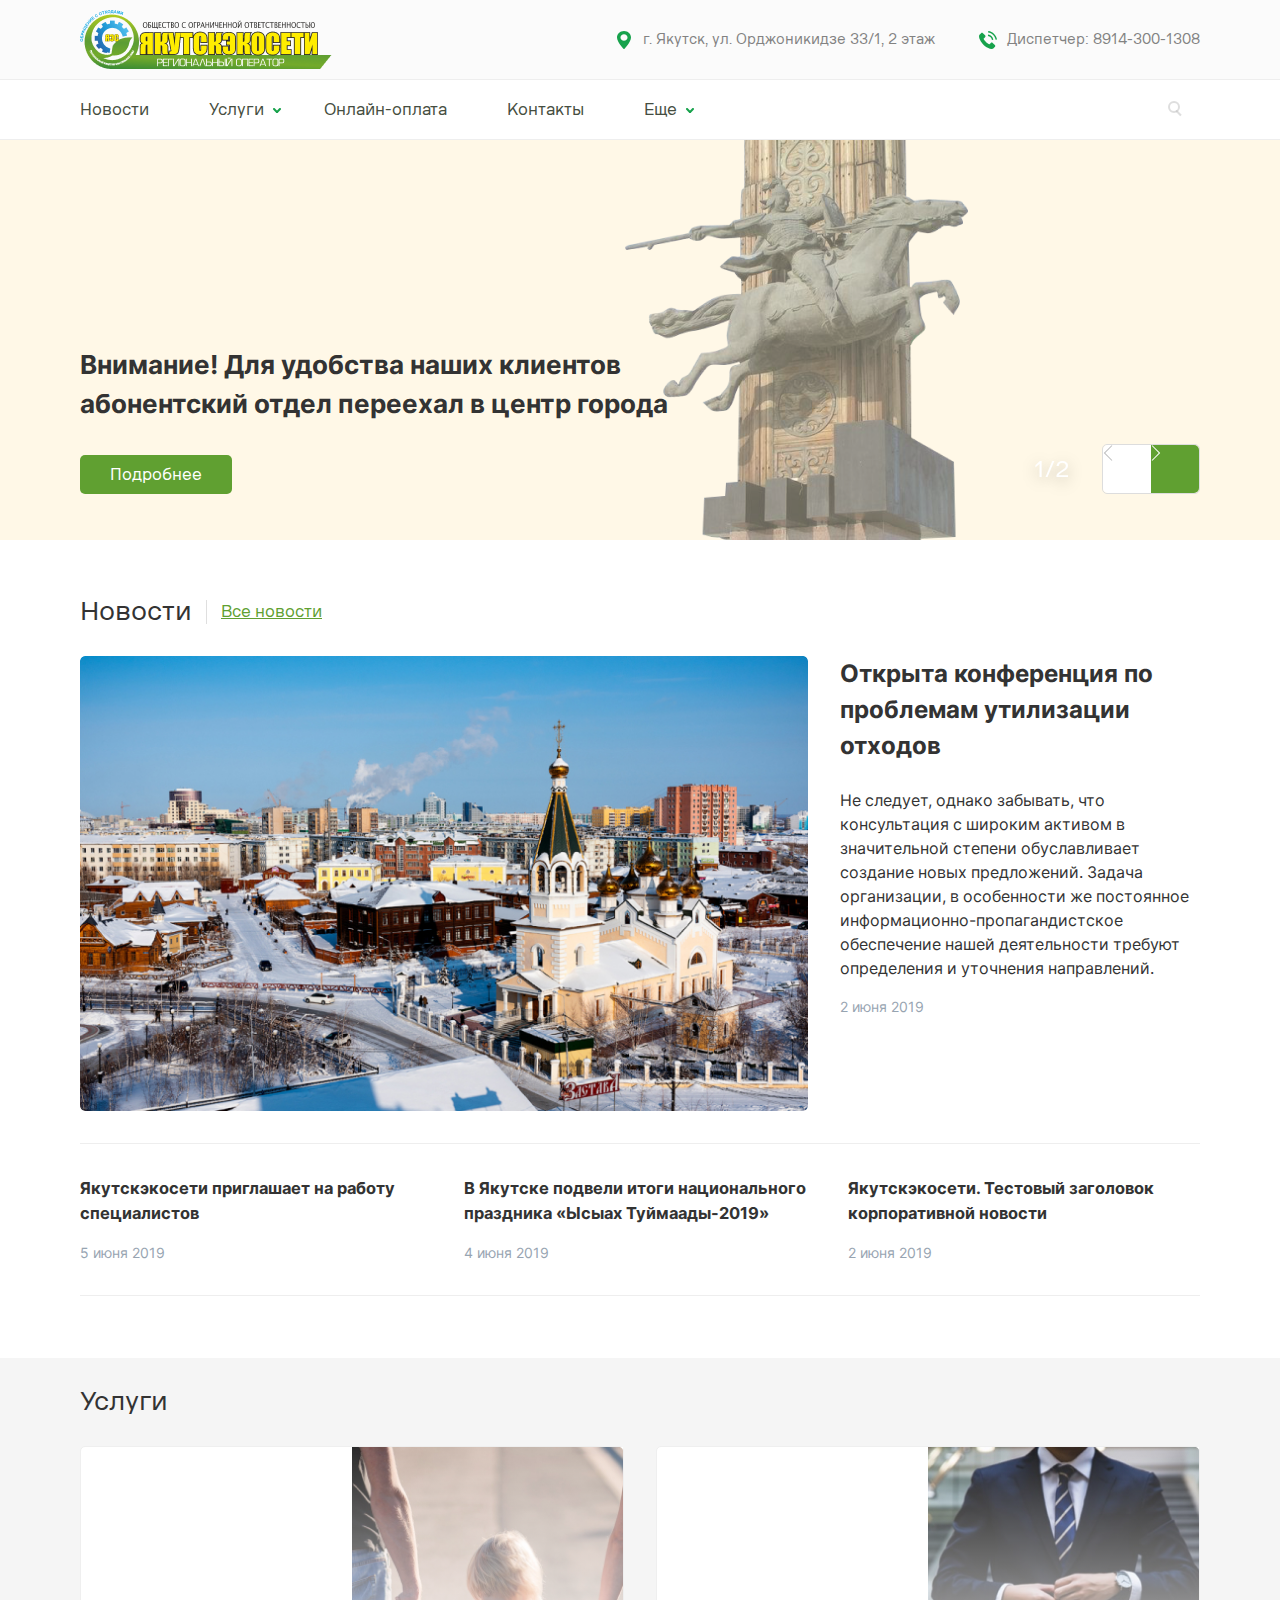
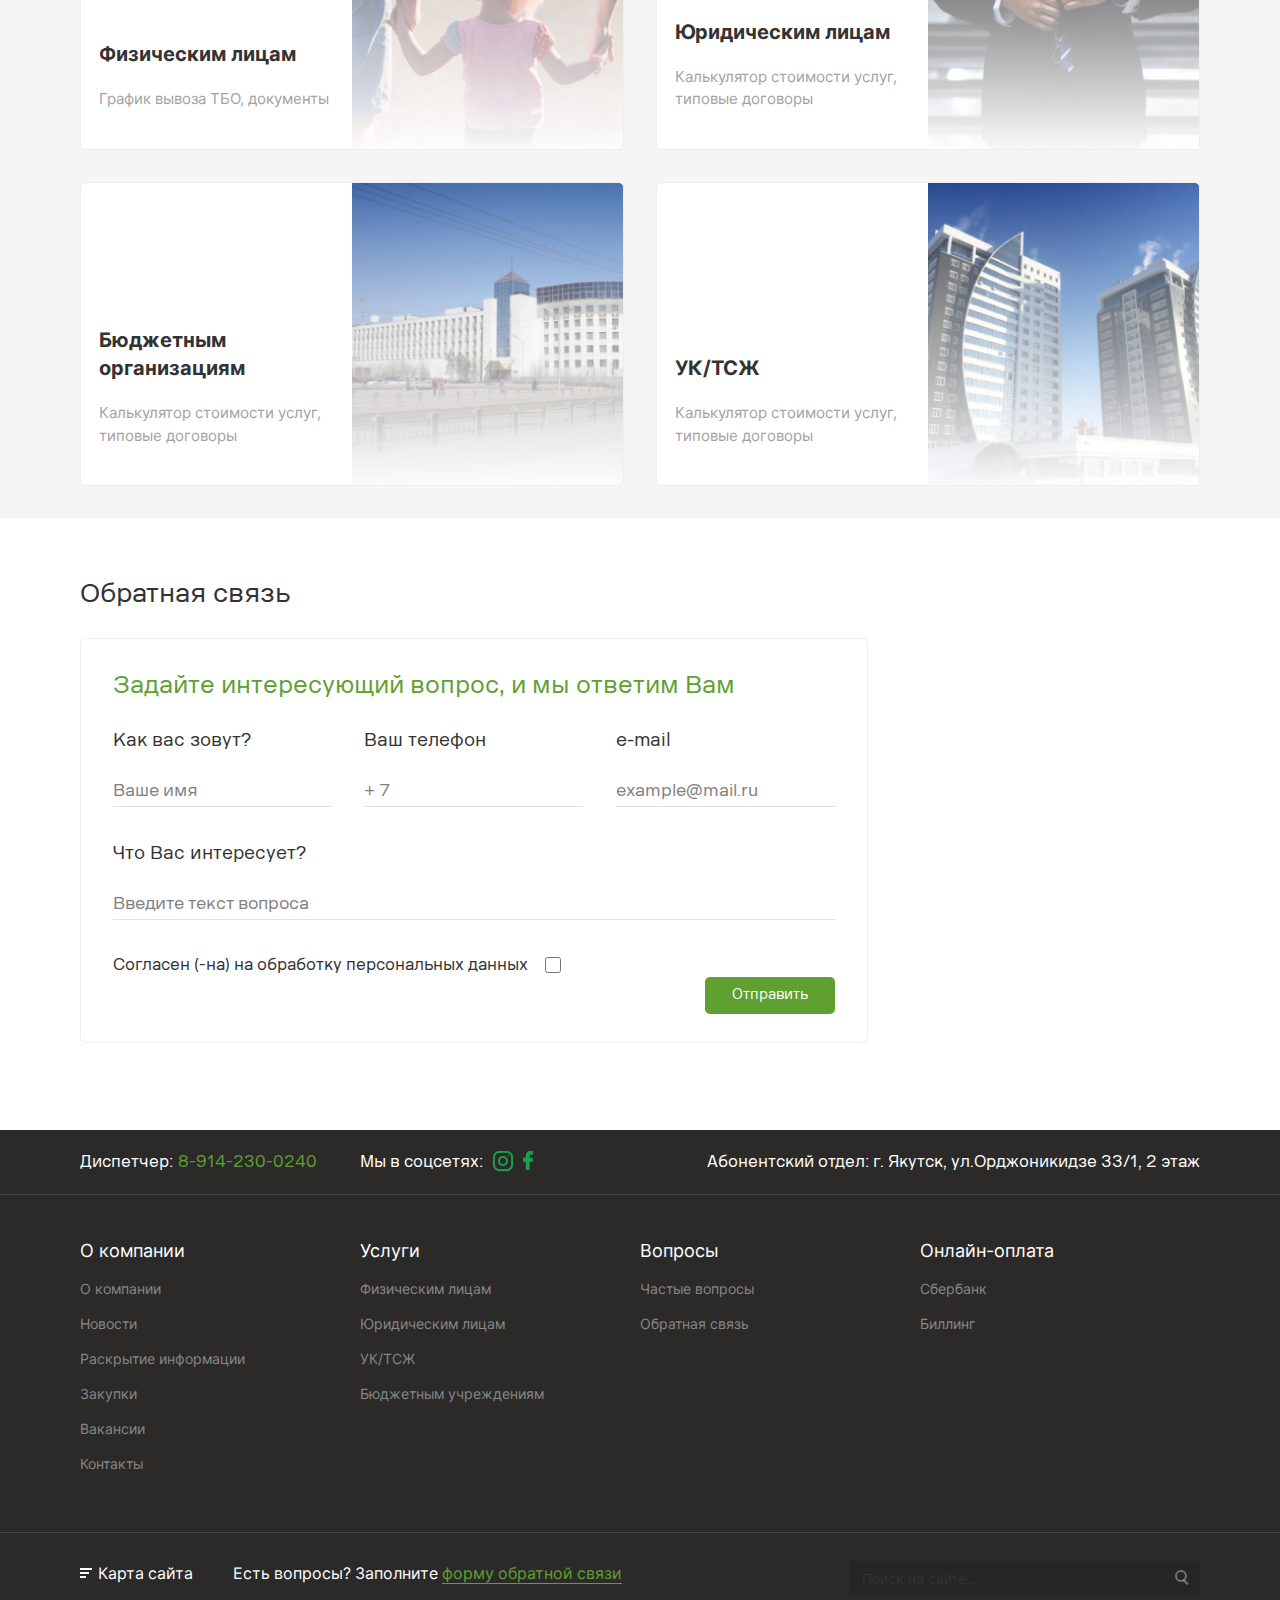
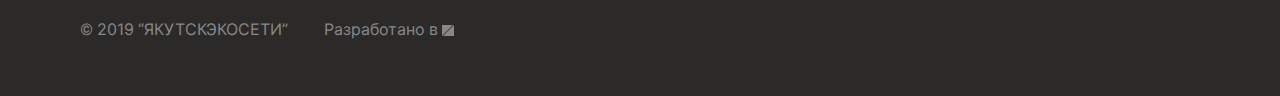
==== commit 30092342: "final" ====
--- a/index.html
+++ b/index.html
@@ -34,7 +34,61 @@
 							</ul>
 						</div>
 					</div>
-					<a href="#" class="burger_mobile"><img src="img/burger.png" alt=""></a>
+					<a href="#" class="burger_mobile" data-toggle="dropdown4"></a>
+					<div class="dropdown-pane dropdown_mobile" id="dropdown4" data-dropdown data-auto-focus="true" data-close-on-click="true" data-close-on-click-inside="true">
+						<ul class="menu vertical" data-responsive-menu="small-accordion">
+							<li class="has-submenu">
+								<a href="#"><img src="img/mobile_phone.png" alt=""> Диспетчер: 8-914-230-0240</a>
+								<ul>
+									<li><a href="#" aria-label="">Абон. отдел: 8-984-100-1566</a></li>
+									<li><a href="#" aria-label="">Диспетчер: 8-914-230-0240</a></li>
+									<li><a href="#" aria-label="">Приемная: 8-914-300-1306</a></li>
+								</ul>
+							</li>
+							<li><a href="#"><img src="img/geo.png" alt=""> г. Якутск, ул. Орджоникидзе 33/1, 2 этаж</a></li>
+							<li class="has-submenu">
+								<a href="#">О компании</a>
+								<ul>
+									<li><a href="#" aria-label="">О компании</a></li>
+									<li><a href="#" aria-label="">Новости</a></li>
+									<li><a href="#" aria-label="">Раскрытие информации</a></li>
+									<li><a href="#" aria-label="">Закупки</a></li>
+									<li><a href="#" aria-label="">Вакансии</a></li>
+									<li><a href="#" aria-label="">Контакты</a></li>
+								</ul>
+							</li>
+							<li class="has-submenu">
+								<a href="#">Услуги</a>
+								<ul>
+									<li><a href="#" aria-label="">Физическим лицам</a></li>
+									<li><a href="#" aria-label="">Юридическим лицам</a></li>
+									<li><a href="#" aria-label="">УК/ТСЖ</a></li>
+									<li><a href="#" aria-label="">Бюджетным учреждениям</a></li>
+								</ul>
+							</li>
+							<li class="has-submenu">
+								<a href="#">Вопросы</a>
+								<ul>
+									<li><a href="#" aria-label="">Частые вопросы</a></li>
+									<li><a href="#" aria-label="">Обратная связь</a></li>
+								</ul>
+							</li>
+							<li class="has-submenu">
+								<a href="#">Онлайн-оплата</a>
+								<ul>
+									<li><a href="#" aria-label="">Сбербанк</a></li>
+									<li><a href="#" aria-label="">Биллинг</a></li>
+								</ul>
+							</li>
+							<li><a href="#" class="header_map_mobile"><img src="img/header_map.png" alt=""> Карта сайта</a></li>
+							<li>
+								<form class="mobile_search_form" action="index.html" method="post">
+									<input type="submit" name="" value="">
+									<input type="search" class="header_search" name="q" placeholder="Поиск на сайте...">
+								</form>
+							</li>
+						</ul>
+					</div>
 				</div>
 			</div>
 			<div class="header_bottom">
@@ -87,7 +141,7 @@
 						<div class="slider_content_title">
 							<h1>Внимание! Для удобства наших клиентов абонентский отдел переехал в центр города</h1>
 						</div>
-
+						<div class="slider_zoom" style="background-image: url(img/slider_fon_1.png)"></div>
 						<div class="slider_content_nav">
 							<a href="#">Подробнее</a>
 						</div>
@@ -99,6 +153,7 @@
 						<div class="slider_content_title">
 							<h1>Внимание! Для удобства наших клиентов абонентский отдел переехал в центр города</h1>
 						</div>
+						<div class="slider_zoom" style="background-image: url(img/slider_fon_2.png)"></div>
 						<div class="slider_content_nav">
 							<a href="#">Подробнее</a>
 						</div>
--- a/style.css
+++ b/style.css
@@ -282,6 +282,23 @@
 .dropdown_menu_phone ul li {
 	border-bottom: 1px solid #F3F3F3;
 }
+/* bread */
+.breadcrumb {
+	background-color: #FBFBFB;
+	padding-top: 32px;
+	padding-bottom: 32px;
+	border-bottom: 1px solid #eee;
+	font-family: "Scania Sans CY", sans-serif;
+	font-size: 15px;
+	color: #AFAFAF;
+}
+.breadcrumb_inner a {
+	color: #AFAFAF;
+	font-family: "Scania Sans CY", sans-serif;
+}
+.breadcrumb_inner a:hover {
+	color: #60A031;
+}
 /* slider */
 .slider {
 	position: relative;
@@ -321,6 +338,40 @@
   justify-content: space-around;
   padding-bottom: 53px;
 }
+.slider_zoom {
+  width: 1000px;
+  height: 400px;
+  text-align: center;
+  background: none;
+  -webkit-animation: zoomin 20s ease-in infinite;
+  animation: zoomin 20s ease-in infinite;
+  transition: all .5s ease-in-out;
+  overflow: hidden;
+  background-repeat: no-repeat;
+  background-position: 83% 23%;
+  position: absolute;
+	top: 0;
+}
+@-webkit-keyframes zoomin {
+  0% {transform: scale(1);}
+  50% {transform: scale(1.3);}
+  100% {transform: scale(1);}
+}
+@keyframes zoomin {
+  0% {transform: scale(1);}
+  50% {transform: scale(1.3);}
+  100% {transform: scale(1);}
+}
+@-webkit-keyframes zoomout {
+  0% {transform: scale(1);}
+  50% {transform: scale(0.67);}
+  100% {transform: scale(1);}
+}
+@keyframes zoomout {
+    0% {transform: scale(1);}
+  50% {transform: scale(0.67);}
+  100% {transform: scale(1);}
+}
 .slider_content_nav a {
 	background: #60A031;
 	border-radius: 5px;
@@ -451,6 +502,9 @@
 }
 .big_news_img {
 	width: 65%;
+}
+.big_news_img a img {
+	border-radius: 5px;
 }
 .big_news_content {
 	width: 35%;
@@ -857,8 +911,838 @@
 .footer_search {
 	position: relative;
 }
-.burger_mobile, .footer_bottom_url {
+.dropdown_mobile {
+	width: 100%;
+	border: none;
+	padding: 0;
+	top: 50px!important;
+}
+.dropdown_mobile .accordion-menu .is-accordion-submenu-parent:not(.has-submenu-toggle) > a::after {
+	border: none;
+	background-image: url(img/header_arrow_bottom.png);
+	width: 8px;
+	height: 5px;
+}
+.dropdown_mobile ul > li > a {
+  display: flex;
+  flex-direction: row;
+  align-items: center;
+	font-size: 14px;
+	border-bottom: 1px solid #E9E9E9;
+	padding: 18px 17px!important;
+}
+.dropdown_mobile ul > li > a img {
+	margin-right: 10px;
+}
+.dropdown_mobile ul li ul.submenu {
+	background-color: #F5F5F5;
+}
+.dropdown_mobile {
+	font-family: "Scania Sans CY", sans-serif;
+}
+.dropdown_mobile ul li ul.submenu li a {
+	padding: 15px 17px!important;
+	border-bottom: none;
+}
+.header_map_mobile {
+	color: #60A031;
+}
+.mobile_search_form {
+	padding: 20px 17px;
+}
+.mobile_search_form input[type=submit] {
+  background-image: url(img/header_search.png);
+  background-repeat: no-repeat;
+  width: 15px;
+  height: 15px;
+  outline: none;
+  border: none;
+  background-color: transparent;
+}
+.mobile_search_form {
+  padding: 20px 17px;
+  display: flex;
+  align-items: center;
+  flex-direction: row;
+}
+.mobile_search_form input[type=search] {
+	padding-left: 10px;
+	outline: none;
+  border: none;
+}
+.mobile_search_form input[type=search]::placeholder {
+	color: #BDBDBD;
+}
+.mobile_search_form {
+	border-bottom: 1px solid #E9E9E9;
+}
+.news_list {
+	width: 100%;
+	padding-left: 16px;
+	padding-right: 16px;
+	display: flex;
+	flex-direction: column;
+}
+.news_list_block {
+	display: flex;
+	flex-direction: row;
+	flex-wrap: wrap;
+	padding-bottom: 32px;
+	margin-bottom: 32px;
+	border-bottom: 1px solid #eee;
+}
+.news_list_img {
+	width: 260px;
+}
+.news_list_desc {
+	flex: 1;
+}
+.news_list_date {
+	font-size: 16px;
+	color: #97A4B1;
+}
+.news_list_desc {
+	padding-left: 32px;
+}
+.news_list_img img {
+	border-radius: 5px;
+	width: 100%;
+	height: 192px;
+}
+.news_list_desc a h3 {
+	margin-top: 18px;
+	font-size: 20px;
+	font-weight: 600;
+	color: #383838;
+}
+.news_list_desc a h3:hover {
+	color: #17A24C;
+}
+.news_list_nav {
+  padding-top: 50px;
+  padding-bottom: 50px;
+  display: flex;
+  width: 100%;
+  justify-content: center;
+}
+.news_list_nav ul {
+	display: flex;
+	flex-direction: row;
+	align-items: center;
+}
+.news_list_nav ul li {
+	padding-left: 9px;
+	padding-right: 9px;
+}
+.news_list_nav ul li a {
+	width: 34px;
+	height: 34px;
+	background-color: #F7F7F7;
+	border-radius: 50%;
+	display: flex;
+	align-content: center;
+	justify-content: center;
+	color: #4F4F4F;
+	padding: 5px;
+}
+.news_list_nav ul li a.active, .news_list_nav ul li a:hover {
+	color: #fff;
+	background-color: #50B878;
+}
+.news_list_nav_left span, .news_list_nav_right span {
+	color: #BDBDBD;
+	font-size: 16px;
+	padding: 5px;
+}
+.news_list_nav_left a, .news_list_nav_right a {
+	background-color: transparent!important;
+	color: #BDBDBD!important;
+	font-size: 16px;
+	margin-left: 18px;
+	margin-right: 18px;
+}
+.news_list_nav_left.active a, .news_list_nav_right.active a {
+	color: #50B878!important;
+}
+.back_url {
+  margin-top: 32px;
+  display: flex;
+  align-items: center;
+  margin-bottom: 30px;
+	font-size: 18px;
+	color: #17A24C;
+}
+.back_url img {
+	margin-right: 8px;
+}
+.news_page {
+	padding-bottom: 140px;
+}
+.news_page h1 {
+	font-weight: 600;
+	font-size: 32px;
+	color: #333333;
+	padding-bottom: 32px;
+	margin-bottom: 32px;
+	border-bottom: 1px solid #eee;
+}
+.news_page_anonce {
+	font-size: 18px;
+	color: #333;
+	padding-bottom: 10px;
+}
+.page_top_img_slide {
+	height: 560px;
+	position: relative;
+	overflow: hidden;
+}
+.page_top_img_slide img {
+	width: 100%;
+	height: 560px;
+	border-radius: 5px;
+}
+.news_page_slider {
+	height: 680px;
+	overflow: hidden;
+	margin-bottom: 12px;
+}
+.page_top_img {
+	margin-bottom: 12px;
+}
+.page_bot_img_slide {
+	width: 125px!important;
+	margin-right: 15px;
+}
+.page_bot_img .slick-slide {
+	width: 125px!important;
+	margin-right: 12px;
+}
+.page_bot_img .slick-slide:hover {
+	cursor: pointer;
+}
+.page_bot_img_slide {
+	border-radius: 5px;
+}
+.page_bot_img_slide img {
+	border-radius: 5px;
+}
+.slick-slide.slick-current.slick-active .page_bot_img_slide {
+	border-radius: 5px;
+	border: 2px solid #17A24C;
+	position: relative;
+}
+.slick-slide.slick-current.slick-active .page_bot_img_slide::after {
+	content: '';
+	display: flex;
+	background: rgba(0, 0, 0, 0.4);
+	width: 100%;
+	height: 100%;
+	position: absolute;
+}
+.page_bot_img,
+.page_top_img {
+	visibility: hidden;
+	overflow: hidden;
+	opacity: 0;
+	transition: visibility 0s linear 300ms, opacity 300ms;
+}
+.page_bot_img.slick-initialized,
+.page_top_img.slick-initialized {
+	visibility: visible;
+	opacity: 1;
+	transition: visibility 0s linear 0s, opacity 300ms;
+}
+.page_bot_img .slick-track {
+	width: 100%!important;
+}
+.news_page_slider_text {
+	font-size: 16px;
+	color: #828282;
+}
+.news_share {
+	padding-top: 32px;
+	padding-bottom: 32px;
+	border-bottom: 1px solid #eee;
+}
+.news_share > span {
+	font-size: 16px;
+	padding-bottom: 20px;
+	color: #828282;
+	display: flex;
+}
+.news_desc_container {
+	max-width: 737px;
+	margin: 0 auto;
+	font-size: 16px;
+	color: #383838;
+	padding-top: 16px;
+	padding-bottom: 128px;
+}
+.news_list_next_content {
+	padding-top: 64px;
+	border-top: 1px solid #eee;
+}
+.news_list_next_content h2 {
+	font-family: "Scania Sans CY", sans-serif;
+	font-size: 26px;
+	color: #333333;
+	font-weight: 400;
+}
+.news_list_next_inner {
+	display: flex;
+	flex-direction: row;
+	flex-wrap: wrap;
+	margin-left: -16px;
+	margin-right: -16px;
+	padding-top: 16px;
+}
+.burger_mobile, .footer_bottom_url, .news_list_nav_left a img, .news_list_nav_right a img {
 	display: none;
+}
+.page h1 {
+	font-family: "Scania Sans CY", sans-serif;
+	font-size: 26px;
+	color: #333333;
+	font-weight: 400;
+	margin-top: 32px;
+	margin-bottom: 32px;
+}
+.page {
+	padding-bottom: 100px;
+}
+.contact_news_inner {
+  display: flex;
+  flex-direction: row;
+  flex-wrap: wrap;
+  margin-left: -16px;
+  margin-right: -16px;
+}
+.contact_block {
+	font-family: "Scania Sans CY", sans-serif;
+}
+.phone {
+	font-family: "Inter", sans-serif;
+	font-style: normal;
+	font-weight: normal;
+	color: #17A24C;
+	font-size: 26px;
+}
+.phone_title {
+	font-size: 14px;
+	line-height: 14px;
+	color: #AFAFAF;
+	font-family: "Scania Sans CY", sans-serif;
+	margin-bottom: 14px;
+}
+.contact_news_block {
+	display: flex;
+	flex-direction: column;
+	width: 33.3333%;
+	padding-left: 16px;
+	padding-right: 16px;
+}
+.phone_text {
+	font-style: normal;
+	font-weight: normal;
+	font-size: 14px;
+	color: #17A24C;
+	margin-top: 7px;
+}
+.phone_email {
+	font-size: 24px;
+	color: #17A24C;
+}
+.phone_adress {
+	font-size: 16px;
+	color: #454D40;
+	line-height: 28px;
+	margin-bottom: 8px;
+}
+.contact_map {
+	padding-left: 16px;
+	padding-right: 16px;
+	margin-top: 30px;
+	width: 100%!important;
+}
+.contact_map iframe {
+	width: 100%!important;
+	border: none!important;
+}
+.services_desc_text {
+	display: flex;
+	flex-direction: column;
+}
+.services_desc {
+	display: flex;
+	flex-direction: row;
+	flex-wrap: wrap;
+	padding-bottom: 32px;
+}
+.services_desc_img {
+	width: 146px;
+}
+.services_desc_text {
+	padding-left: 32px;
+	flex: 1;
+}
+.services_desc_text h3 {
+	font-family: "Scania Sans CY", sans-serif;
+	font-size: 20px;
+	color: #17A24C;
+	margin-top: 0;
+	margin-bottom: 12px;
+}
+.services_desc_text span {
+	font-family: "Scania Sans CY", sans-serif;
+	font-size: 14px;
+	color: #AFAFAF;
+}
+.services_desc_text p {
+	color: #333;
+}
+.services_block h3 {
+	font-size: 20px;
+	color: #333333;
+	margin-top: 0;
+	margin-bottom: 18px;
+}
+.services_block_desc {
+	font-size: 15px;
+	color: #AFAFAF;
+}
+.services_block_url {
+  font-size: 15px;
+  color: #AFAFAF;
+  display: flex;
+  flex-direction: row;
+  justify-content: flex-end;
+}
+.services_block {
+	width: 50%;
+	padding-left: 16px;
+	padding-right: 16px;
+	padding-bottom: 16px;
+	padding-top: 16px;
+}
+.services_block a {
+	position: absolute;
+	width: 100%;
+	height: 100%;
+	top: 0;
+	left: 0;
+}
+.services_list {
+	display: flex;
+	flex-direction: row;
+	flex-wrap: wrap;
+	margin-left: -16px;
+	margin-right: -16px;
+}
+.services_block_border {
+	border: 1px solid #eee;
+	display: flex;
+	flex-direction: column;
+	position: relative;
+	border-radius: 5px;
+	padding: 18px;
+	transition: box-shadow 0.3s ease-in-out;
+}
+.services_block_border:hover {
+	box-shadow: 0px 4px 15px rgba(0, 0, 0, 0.15);
+}
+.services_block_border:hover h3, .services_block_border:hover .services_block_url {
+	color: #17A24C;
+}
+.services_block_url img {
+	margin-left: 8px;
+}
+.services_docs ul {
+	display: flex;
+	flex-direction: column;
+}
+.services_docs ul li a {
+	display: flex;
+	flex-direction: row;
+	flex-wrap: wrap;
+}
+.services_docs_img {
+	width: 25px;
+}
+.services_docs_desc {
+	flex: 1;
+	padding-left: 16px;
+	margin-top: 0;
+	font-size: 14px;
+	color: #AFAFAF;
+}
+.services_docs_desc p {
+	margin-top: 0;
+}
+.services_docs ul li {
+	margin-bottom: 32px;
+}
+.services_title {
+	font-size: 20px!important;
+}
+.services_docs ul li a:hover .services_docs_desc {
+	color: #17A24C;
+}
+.input-group-button button {
+  outline: none;
+  height: 32px;
+	width: 32px;
+  display: flex;
+  align-items: center;
+  justify-content: center;
+  cursor: pointer;
+}
+.input-group-button .plus {
+	border-radius: 0 5px 5px 0;
+}
+.input-group-button .minus {
+	border-radius: 5px 0 0 5px;
+	background-color: #17A24C;
+	border-right: 1px solid #eee;
+}
+.plus-minus-input {
+  -webkit-align-items: center;
+  -ms-flex-align: center;
+  align-items: center;
+  display: -ms-flexbox;
+  display: flex;
+	flex-direction: row;
+	flex-wrap: wrap;
+  -ms-flex: 0 0 auto;
+  flex: 0 0 auto;
+  width: auto;
+  border: 1px solid #eee;
+  box-sizing: border-box;
+	width: 99px;
+  border-radius: 5px;
+	margin-left: 20px;
+}
+.input-group-button button svg {
+	fill: #fff;
+}
+.input-group-button button.disabled svg {
+	fill: #C1C1C1;
+}
+.input-group-button .plus {
+	background-color: #17A24C;
+}
+.input-group-button {
+	width: 32px;
+}
+.plus-minus-input .input-group-field ::-webkit-outer-spin-button,
+.plus-minus-input .input-group-field::-webkit-inner-spin-button {
+	-webkit-appearance: none;
+	appearance: none;
+}
+.plus-minus-input .input-group-field {
+  text-align: center;
+  margin-left: 6px;
+  margin-right: 6px;
+  padding: 0;
+  flex: none;
+  display: block;
+  width: 21px;
+  border: none;
+  outline: none;
+  box-shadow: none;
+  font-weight: 700;
+}
+.calc {
+	display: flex;
+	flex-direction: column;
+	width: 640px;
+	border-radius: 5px;
+	border: 1px solid #eee;
+	padding: 32px;
+}
+.calc h3 {
+	font-family: "Scania Sans CY", sans-serif;
+	font-style: normal;
+	font-weight: normal;
+	font-size: 20px;
+	color: #17A24C;
+	margin-top: 0;
+}
+.calc_title {
+	font-family: "Scania Sans CY", sans-serif;
+	font-size: 18px;
+	color: #B2B2B2;
+	margin-bottom: 32px;
+}
+.calc .label_form {
+  padding-left: 20px;
+  display: flex;
+  flex-direction: row;
+	align-items: center;
+	margin-bottom: 16px;
+	position: relative;
+	cursor: pointer;
+	font-size: 16px;
+	color: #333333;
+}
+.calc input[type="radio"] {
+	display: none;
+}
+.last_calc {
+	margin-top: 50px;
+}
+.calc .label_form::before {
+	content: '';
+	display: flex;
+	width: 16px;
+	height: 16px;
+	border-radius: 50%;
+	border: 1px solid #D7D7D7;
+	margin-right: 16px;
+}
+.calc input:checked + label::after {
+  background-color: #17A24C;
+  content: '';
+  display: flex;
+  width: 6px;
+  height: 6px;
+  position: absolute;
+  left: 25px;
+  border-radius: 50%;
+}
+.input-group-button .minus.disabled {
+	background-color: #fff!important;
+}
+#option2 {
+	margin-bottom: 64px;
+}
+.calc select {
+  margin-bottom: 64px;
+  border: none;
+  outline: none;
+	border-bottom: 2px solid #17A24C;
+	padding-bottom: 12px;
+	cursor: pointer;
+	-moz-appearance:none; /* Firefox */
+  -webkit-appearance:none; /* Safari and Chrome */
+  appearance:none;
+	position: relative;
+	font-size: 16px;
+}
+.select_city {
+	padding-left: 16px;
+	position: relative;
+	width: 320px;
+}
+.calc .select_city::after {
+	content: '';
+	display: flex;
+	position: absolute;
+	right: 8px;
+	top: 12px;
+	width: 8px;
+	height: 5px;
+	background-image: url(img/select_arrow.png);
+	background-repeat: no-repeat;
+}
+.input_inner {
+	display: flex;
+	justify-content: flex-end;
+	padding-top: 32px;
+	margin-top: 32px;
+	border-top: 1px solid #eee;
+}
+.input_inner input {
+	border: 1px solid #17A24C;
+	box-sizing: border-box;
+	border-radius: 5px;
+	font-family: "Scania Sans CY", sans-serif;
+	font-style: normal;
+	font-weight: normal;
+	font-size: 14px;
+	text-align: center;
+	color: #17A24C;
+	background-color: #fff;
+	padding: 10px 25px;
+	cursor: pointer;
+	outline: none;
+}
+.input_inner input:hover {
+	background-color: #17A24C;
+	border-color: #fff;
+	color: #fff;
+}
+.form_result {
+	display: flex;
+	flex-direction: column;
+	padding-top: 32px;
+	width: 300px;
+}
+.form_result span {
+	font-family: "Scania Sans CY", sans-serif;
+	font-size: 20px;
+	color: #17A24C;
+	padding-bottom: 32px;
+}
+.form_result input[type=text]::placeholder {
+	font-family: "Scania Sans CY", sans-serif;
+	font-size: 18px;
+	color: #9E9E9E;
+}
+.form_result input[type=text] {
+	font-family: "Scania Sans CY", sans-serif;
+	font-size: 18px;
+	color: #9E9E9E;
+	border-left: none;
+	border-right: none;
+	border-top: none;
+	border-bottom: 1px solid #eee;
+	outline: none;
+	padding: 0 0 10px 0;
+}
+.calc_text {
+	padding: 32px;
+  background-color: #FBFBFB;
+  border-radius: 5px;
+	margin-top: 32px;
+}
+.calc_text a {
+  display: flex;
+  flex-direction: row;
+}
+.calc_background a {
+	margin-bottom: 32px;
+}
+.calc_text h3 {
+	font-family: "Scania Sans CY", sans-serif;
+	font-size: 20px;
+	color: #9E9E9E;
+	margin-top: 0;
+	font-weight: normal;
+}
+.calc_text a span {
+	font-size: 14px;
+	color: #AFAFAF;
+}
+.calc_background h3 {
+	color: #333333;
+}
+.calc_text a:hover span {
+	color: #17A24C;
+	text-decoration: underline;
+}
+.calc_text_desc {
+	padding-left: 16px;
+	display: flex;
+	flex-direction: column;
+	flex: 1;
+}
+.calc_text_img {
+	width: 25px;
+}
+.calc_background {
+	padding: 0!important;
+	background-color: #fff;
+}
+.accordion_inner .accordion-title {
+	padding: 24px;
+	background-color: #fff;
+	font-family: "Circe", sans-serif;
+	font-size: 18px;
+	color: #17A24C;
+	border-color: #eee;
+}
+.accordion_inner .accordion-content {
+	background-color: #F9F9F9;
+	font-family: "Open Sans", sans-serif;
+	font-style: normal;
+	font-weight: normal;
+	font-size: 14px;
+	padding: 24px;
+}
+.accordion_inner {
+	margin-bottom: 64px;
+}
+.accordion_inner .accordion-content p {
+	margin: 0;
+}
+.faq_text_img {
+	width: 64px;
+	height: 64px;
+	background-color: #17A24C;
+	display: flex;
+	align-items: center;
+	justify-content: center;
+}
+.faq_text {
+	display: flex;
+	flex-direction: row;
+	padding: 24px;
+	background-color: #F9F9F9;
+	margin-bottom: 32px;
+}
+.faq_text_desc {
+  display: flex;
+  flex-direction: row;
+  padding-left: 24px;
+  justify-content: space-between;
+  flex: 1;
+  align-items: center;
+}
+.faq_title span {
+	font-family: "Circe", sans-serif;
+	font-size: 17px;
+	color: #333333;
+	font-weight: bold;
+}
+.faq_title p {
+	color: #333;
+	margin-top: 5px;
+}
+.faq_url a {
+	font-family: "Scania Sans CY", sans-serif;
+	font-size: 14px;
+	text-align: center;
+	color: #17A24C;
+	border-radius: 5px;
+	padding: 10px 13px;
+	border: 1px solid #17A24C;
+}
+.faq_url a:hover {
+	background-color: #17A24C;
+	color: #fff;
+}
+.faq_img {
+	margin-bottom: 64px;
+	display: flex;
+	align-items: center;
+	justify-content: center;
+}
+.map {
+	display: flex;
+	flex-direction: row;
+	flex-wrap: wrap;
+}
+.map ul {
+	width: 25%;
+}
+.map ul li {
+	margin-bottom: 18px;
+}
+.map ul span {
+	font-family: "Scania Sans CY", sans-serif;
+	font-size: 22px;
+	color: #454D40;
+	display: flex;
+	margin-bottom: 32px;
+}
+.map ul li a {
+	font-style: normal;
+	font-weight: normal;
+	font-size: 18px;
+	color: #828282;
+}
+.map ul li a:hover {
+	color: #60A031;
 }
 @media (max-width: 1200px) {
 	.container {
@@ -879,6 +1763,9 @@
 	.big_news_desc, .footer_map, .footer_top {
 		display: none;
 	}
+	.news_list_desc a h3 {
+    font-size: 18px;
+	}
 	.container {
 		max-width: 768px;
 	}
@@ -887,6 +1774,12 @@
 	}
 	.header_search_form input:focus {
 		width: 180px;
+	}
+	.services_block {
+		padding-left: 8px;
+		padding-right: 8px;
+		padding-top: 8px;
+		padding-bottom: 8px;
 	}
 	.header_search_form input:focus {
 		right: 40px;
@@ -936,7 +1829,7 @@
     padding-left: 16px;
     padding-right: 16px;
 	}
-	.header_top_adress, .header_top_phone, .header_bottom {
+	.header_top_adress, .header_top_phone, .header_bottom, .faq_text_img {
 		display: none;
 	}
 	.contact_inner {
@@ -945,15 +1838,24 @@
     width: 100%;
 	}
 	.burger_mobile {
-		display: block;
-		width: 49px;
-		height: 49px;
-		background-color: #60A031;
-		display: flex;
-		align-items: center;
-		justify-content: center;
-		position: absolute;
-		right: 0;
+    display: block;
+    width: 49px;
+    height: 49px;
+    background-color: #60A031;
+    display: flex;
+    align-items: center;
+    justify-content: center;
+    position: absolute;
+    right: 0;
+    background-image: url(img/burger.png);
+    background-repeat: no-repeat;
+    background-position: center;
+	}
+	.faq_text_desc {
+		padding-left: 0;
+	}
+	.burger_mobile.hover {
+		background-image: url(img/burger_close.png);
 	}
 	.header_top_logo {
     padding: 0;
@@ -967,30 +1869,170 @@
 	.slider_content_url {
     right: 16px;
 	}
+	.contact_news_block {
+		width: 100%;
+		margin-bottom: 20px;
+	}
+	.contact_map {
+		padding: 0;
+	}
+	.phone, .phone_email {
+		font-size: 20px;
+	}
+	.phone_adress {
+		font-size: 14px;
+	}
 }
 @media (max-width: 768px) {
 	.service_block {
 		width: 100%;
 		margin-bottom: 16px;
 	}
+	.map ul {
+		width: 50%;
+	}
+	.back_url, .services_block h3 {
+		font-size: 16px;
+	}
 	.service_img {
+		display: none;
+	}
+	.accordion_inner .accordion-title {
+		padding: 26px 16px;
+	}
+	.services_block {
+		width: 100%;
+		padding-left: 16px;
+		padding-right: 16px;
+	}
+	.faq_url {
+		display: flex;
+    justify-content: center;
+    align-items: center;
+    width: 100%;
+	}
+	.accordion_inner .accordion-title {
+		font-size: 16px;
+	}
+	.faq_text_desc {
+		flex-direction: column;
+		align-items: flex-start;
+	}
+	.calc {
+		padding: 0;
+		border: none;
+		width: 100%;
+	}
+	.calc_title, .calc .label_form {
+		font-size: 14px;
+	}
+	.page h1 {
+		font-size: 20px;
+		font-weight: bold;
+	}
+	.select_city, .form_result {
+		width: 100%;
+	}
+	.calc select {
+		margin-bottom: 32px;
+	}
+	.last_calc {
+		margin-top: 20px;
+	}
+	.calc_title {
+		margin-bottom: 20px;
+	}
+	.calc h3, .form_result span, .calc_text h3 {
+		font-size: 18px;
+	}
+	.input_inner {
+		justify-content: center;
+	}
+	.calc input:checked + label::after {
+		left: 5px;
+	}
+	.calc .label_form, .select_city {
+		padding-left: 0;
+	}
+	.plus-minus-input {
+		margin-left: 0;
+	}
+	.news_page h1 {
+    font-size: 20px;
+    padding-bottom: 0;
+		margin-bottom: 16px;
+    border: none;
+	}
+	.calc_text h3 {
+		color: #333;
+	}
+	.calc_text {
+		background-color: #fff;
+		padding: 0;
+	}
+	.news_desc_container {
+		padding-left: 16px;
+		padding-right: 16px;
+	}
+	.page_bot_img .slick-slide, .page_bot_img_slide {
+    width: 60px!important;
+	}
+	.page_top_img_slide {
+    height: 300px;
+	}
+	.page_top_img_slide img {
+    height: 300px;
+	}
+	.news_page_slider {
+    height: 380px;
+	}
+	.news_page_anonce {
+		font-size: 16px;
+	}
+	.news_list_desc {
+    padding-left: 16px;
+	}
+	.news_inner .news_line, .services_block_url, .services_desc_img {
 		display: none;
 	}
 	.service_desc {
     padding: 16px;
     justify-content: flex-start;
 	}
+	.services_block_border {
+		padding: 16px;
+	}
+	.services_block_border {
+		background-color: #fff;
+	}
+	.services_list {
+		background-color: #F5F5F5;
+		padding-top: 8px;
+		padding-bottom: 8px;
+	}
 	.service_desc h3 {
     line-height: normal;
-    font-size: 18px;
+    font-size: 16px;
     margin-bottom: 10px;
 		margin-top: 0;
 	}
+	.services_desc_text {
+		padding-left: 0;
+	}
+	.services_desc_text h3 {
+		font-weight: normal;
+		font-size: 18px;
+	}
 	.service {
     padding-bottom: 16px;
 	}
 	.big_news {
 		flex-direction: column;
+	}
+	.big_news_content {
+		padding-bottom: 16px;
+		margin-bottom: 16px;
+		border-bottom: 1px solid #eee;
 	}
 	.big_news_content {
     padding-left: 0;
@@ -1013,7 +2055,7 @@
 		padding-bottom: 16px;
 		margin-bottom: 16px;
 	}
-	.news_inner .news_line:last-child {
+	.news_inner .news_line:last-child, .news_share > span {
 		display: none;
 	}
 	.section_title h2 {
@@ -1021,6 +2063,9 @@
 	}
 	.section_title a {
 		font-size: 15px;
+	}
+	.news_page_slider_text {
+		font-size: 14px;
 	}
 	.slider_content_title h1 {
 		font-size: 16px;
@@ -1056,9 +2101,9 @@
     padding-top: 16px;
 	}
 	.footer_bottom_menu > li > a {
-	    padding: 15px 16px;
-	    margin-bottom: 0;
-			border-bottom: 1px solid #484848;
+    padding: 15px 16px;
+    margin-bottom: 0;
+		border-bottom: 1px solid #484848;
 	}
 	.footer_bottom_block {
 		width: 100%;
@@ -1111,4 +2156,129 @@
     width: 26px;
     height: 26px;
 	}
-}
+	.news_content a h3 {
+		font-size: 16px;
+	}
+	.news_list_desc a h3 {
+    font-size: 16px;
+    margin-top: 16px;
+    margin-bottom: 0;
+	}
+	.news_list_date {
+		font-size: 14px;
+	}
+	.breadcrumb {
+		padding-top: 18px;
+		padding-bottom: 18px;
+		font-size: 14px;
+	}
+	.news_page_anonce {
+		font-size: 14px;
+	}
+	.news_share {
+    padding-top: 8px;
+    padding-bottom: 16px;
+	}
+	.news_page_slider {
+    margin-bottom: 0;
+	}
+	.news_desc_container {
+		padding-top: 0;
+		padding-bottom: 16px;
+		font-size: 14px;
+	}
+	.news_list_next_content {
+		padding-top: 16px;
+	}
+	.news_list_next_content h2 {
+		font-size: 20px;
+	}
+	.news_page {
+		padding-bottom: 60px;
+	}
+	.news_page_slider {
+    width: calc(100% + 32px);
+    margin-left: -16px;
+    margin-right: -16px;
+	}
+	.page_bot_img {
+		padding-left: 16px;
+	}
+	.page_top_img_slide img {
+		border-radius: 0;
+	}
+	.map ul li a {
+		font-size: 15px;
+	}
+	.map ul span {
+		font-size: 18px;
+	}
+	.map ul span {
+		margin-bottom: 26px;
+	}
+}
+@media (max-width: 568px) {
+	.news_list_img {
+		width: 100%;
+	}
+	.page_top_img_slide {
+    height: 200px;
+	}
+	.page_top_img_slide img {
+    height: 200px;
+	}
+	.news_page_slider {
+    height: 270px;
+	}
+	.map ul {
+		width: 100%;
+	}
+	.news_list_desc {
+		padding: 16px 0 0 0;
+	}
+	.big_news_img {
+    width: calc(100% + 32px);
+    margin-left: -16px;
+    margin-right: -16px;
+	}
+	.big_news_img a img, .news_list_img img {
+		border-radius: 0;
+		height: 260px;
+	}
+	.news_list_img {
+		width: calc(100% + 32px);
+    margin-left: -16px;
+    margin-right: -16px;
+	}
+	.news_list_nav_left span, .news_list_nav_left a, .news_list_nav_right span, .news_list_nav_right a {
+		text-indent: -9999px;
+		font-size: 0;
+		margin: 0;
+	}
+	.news_list_nav_left a {
+		border-radius: 50%;
+		border: 1px solid #eee;
+		width: 34px;
+		height: 34px;
+		display: flex;
+	}
+	.news_list_nav_left a img {
+		display: flex;
+	}
+	.news_list_nav_left a svg {
+		fill: #17A24C;
+	}
+	.news_list_nav_right a {
+		background-position: center;
+		border-radius: 50%;
+		border: 1px solid #eee;
+		width: 34px;
+		height: 34px;
+	}
+	.news_list_nav_right a img {
+		display: flex;
+	}
+	.news_list_nav_right a svg {
+		fill: #17A24C;
+	}
+}
